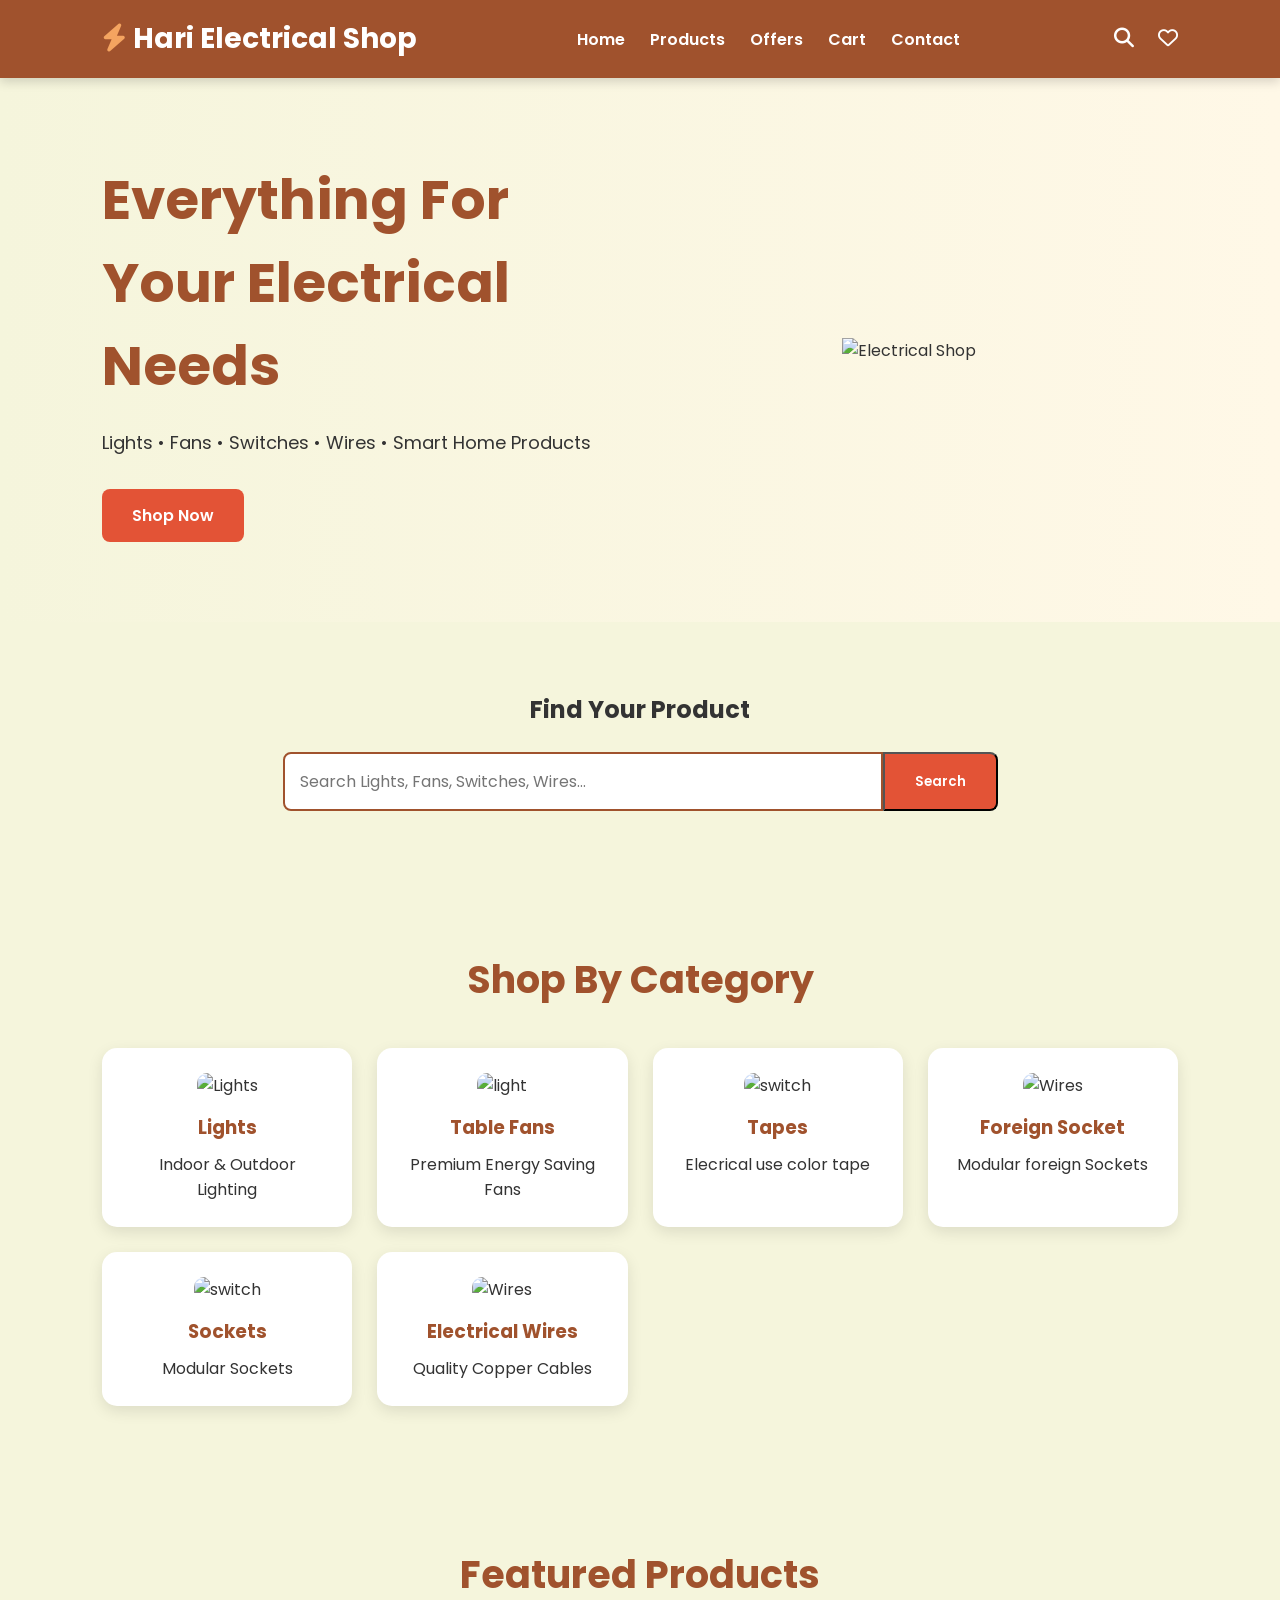
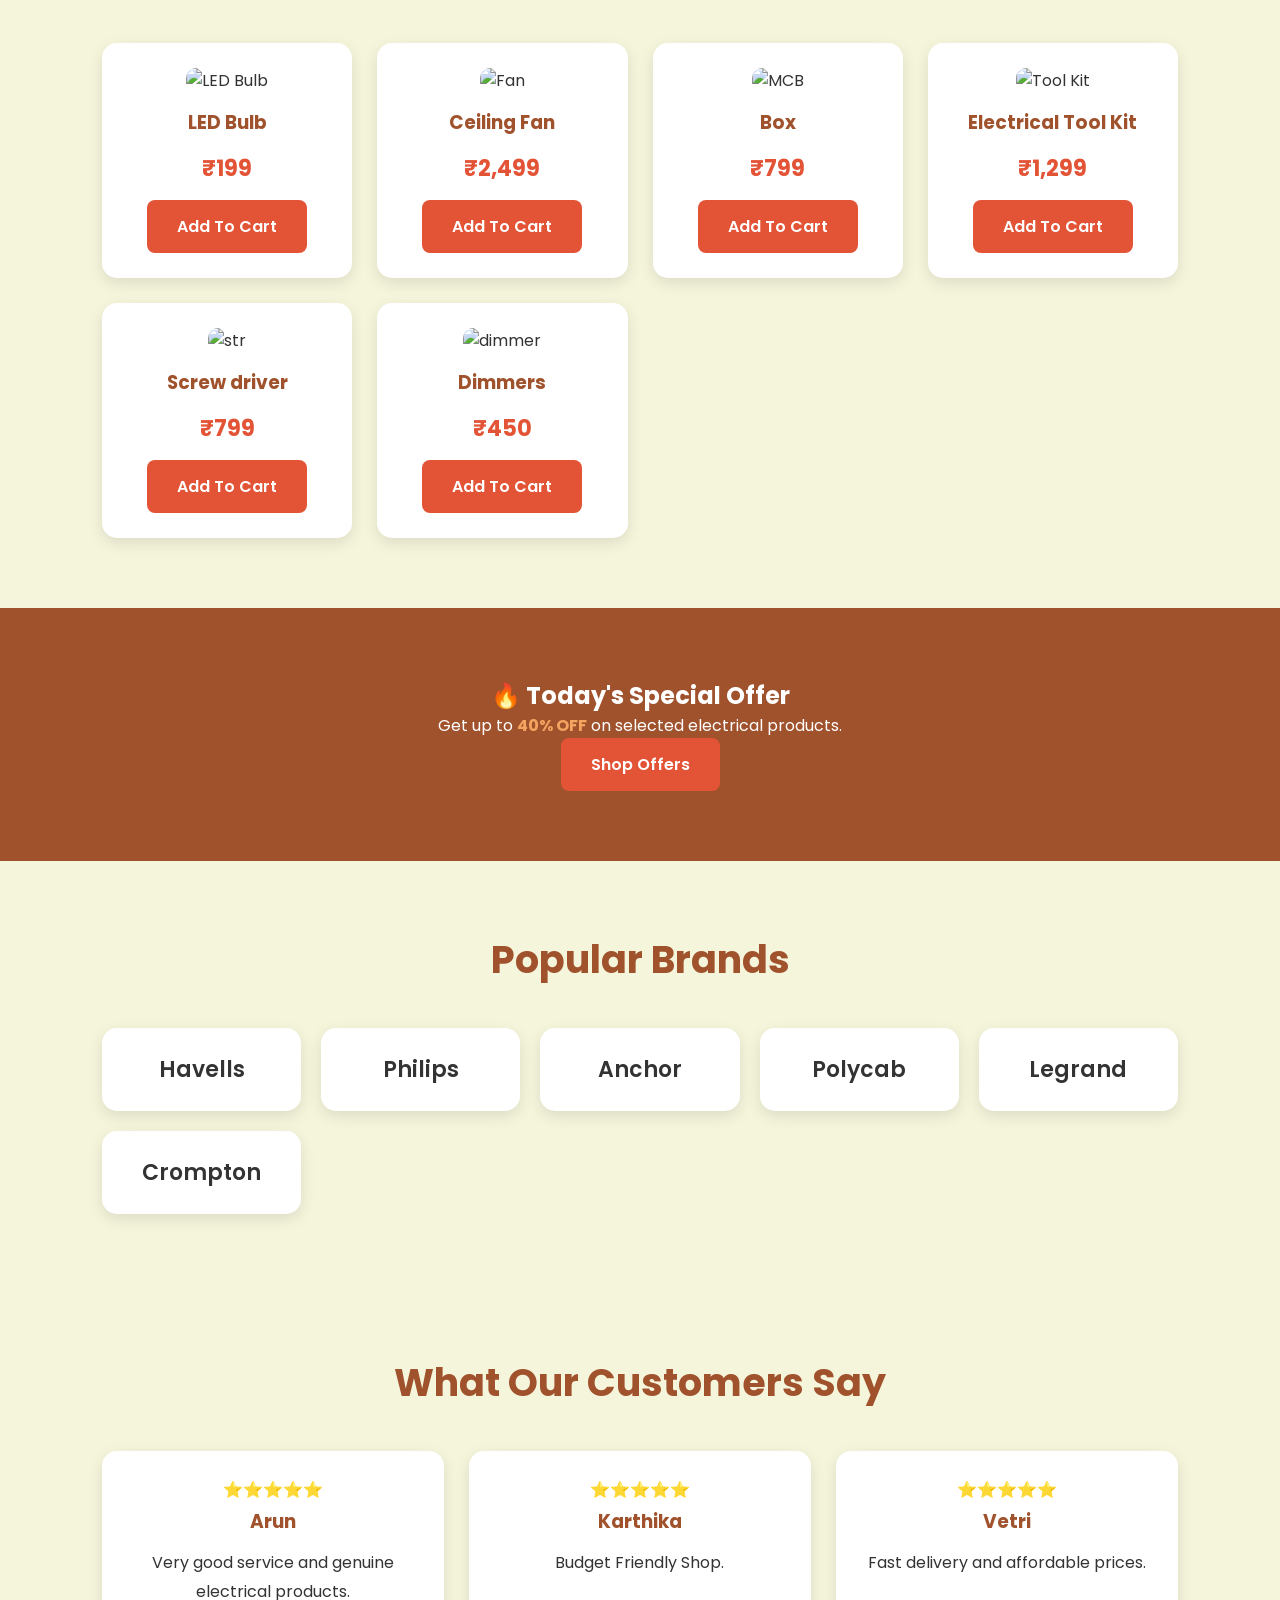
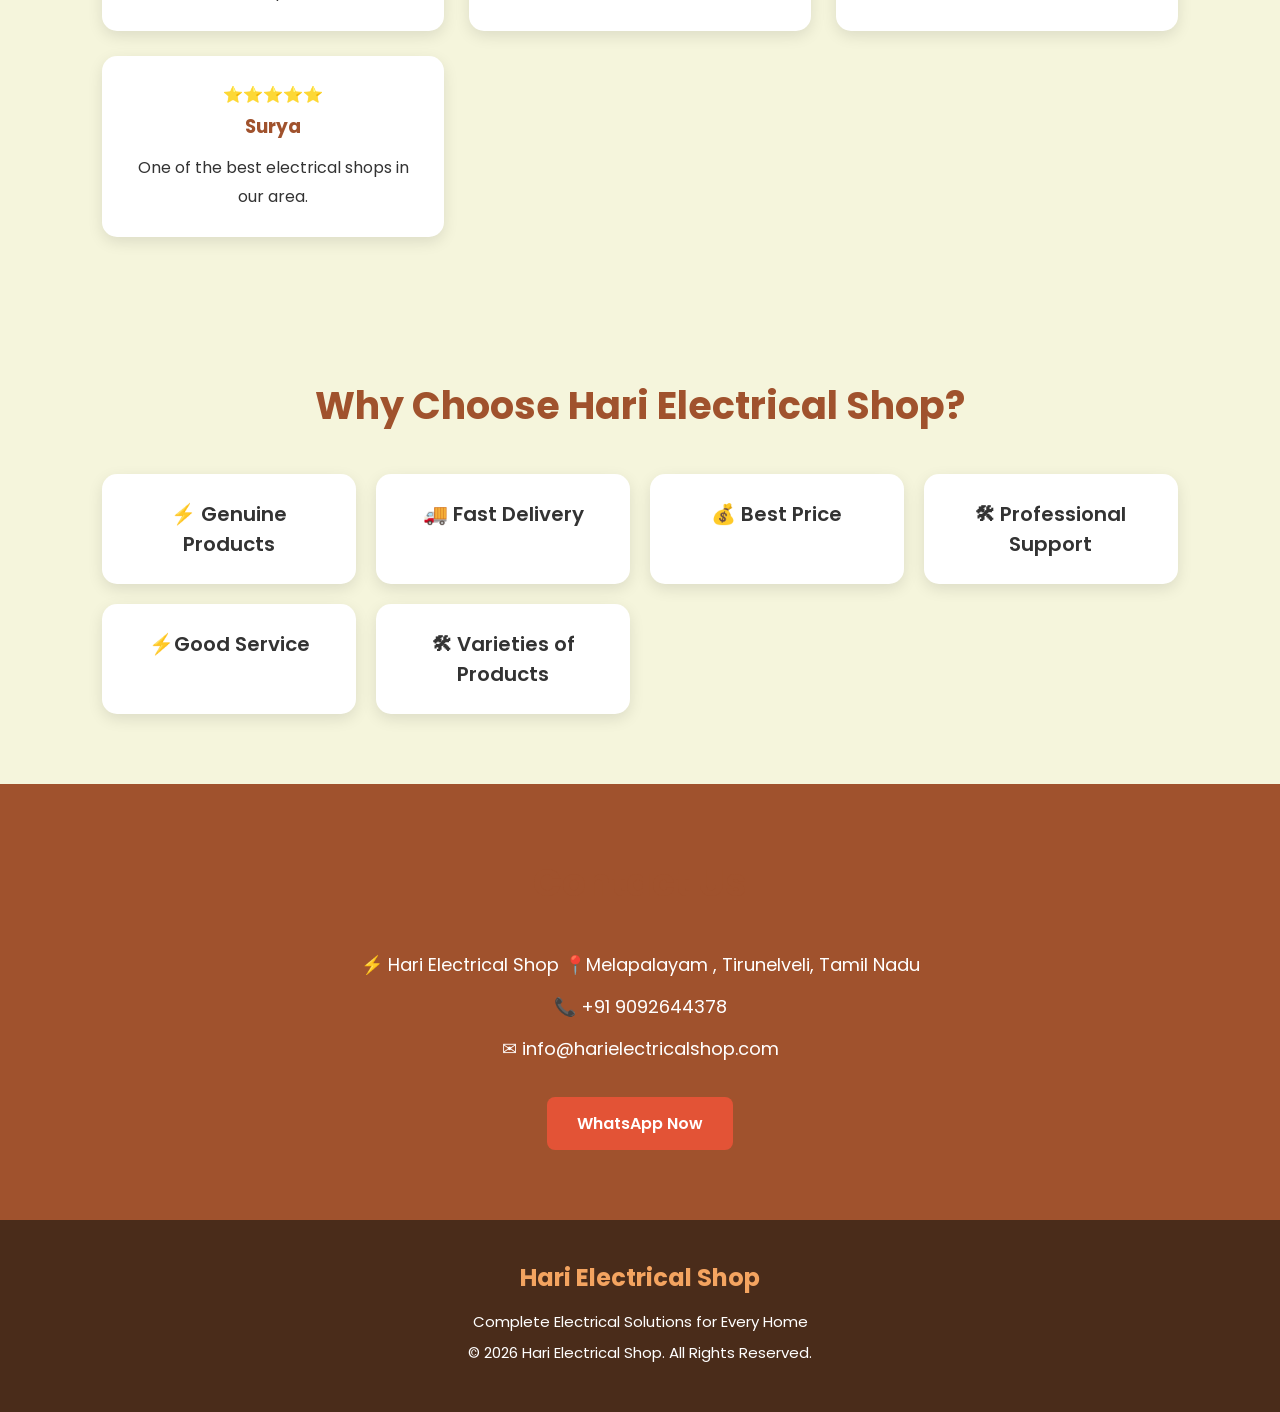
==== index.html @ cd574955 "Add files via upload" ====
<!DOCTYPE html>
<html lang="en">

<head>

<meta charset="UTF-8">

<meta name="viewport" content="width=device-width, initial-scale=1.0">

<title>Hari Electrical Shop</title>

<link rel="stylesheet" href="style.css">

<link rel="preconnect" href="https://fonts.googleapis.com">

<link rel="preconnect" href="https://fonts.gstatic.com" crossorigin>

<link href="https://fonts.googleapis.com/css2?family=Poppins:wght@300;400;500;600;700&display=swap" rel="stylesheet">

<link rel="stylesheet"
href="https://cdnjs.cloudflare.com/ajax/libs/font-awesome/6.6.0/css/all.min.css">

</head>

<body>

<header>

<nav>

<div class="logo">

<i class="fa-solid fa-bolt"></i>

Hari Electrical Shop

</div>

<ul>

<li><a href="index.html">Home</a></li>

<li><a href="product.html">Products</a></li>



<li><a href="offers.html">Offers</a></li>
<li><a href="cart.html">Cart</a></li>

<li><a href="contact.html">Contact</a></li>






</ul>

<div class="icons">

<i class="fa-solid fa-magnifying-glass"></i>

<i class="fa-regular fa-heart"></i>


</div>

</nav>

</header>

<section class="hero">

<div class="hero-text">

<h1>

Everything For Your Electrical Needs

</h1>

<p>

Lights • Fans • Switches • Wires • Smart Home Products

</p>

<a href="products.html" class="btn">

Shop Now

</a>

</div>

<div class="hero-image">

<img src="D:\picture\shop.jpeg" alt="Electrical Shop">

</div>

</section>
<!-- Search -->

<section class="search-section">

<h2>Find Your Product</h2>

<div class="search-box">

<input type="text" placeholder="Search Lights, Fans, Switches, Wires...">

<button class="btn">
Search
</button>

</div>

</section>


<!-- Categories -->

<section class="categories">

<h2 class="section-title">

Shop By Category

</h2>

<div class="category-grid">

<div class="card">

<img src="D:\picture\floor2.jpeg" alt="Lights">

<h3>Lights</h3>

<p>Indoor & Outdoor Lighting</p>

</div>

<div class="card">

<img src="D:\picture\hol2.jpeg" alt="light">

<h3>Table Fans</h3>

<p>Premium Energy Saving Fans</p>

</div>

<div class="card">

<img src="D:\picture\switc2.jpeg" alt="switch">

<h3>Tapes</h3>

<p>Elecrical use color tape</p>

</div>

<div class="card">

<img src="D:\picture\tap1.jpeg" alt="Wires">
<h3>Foreign Socket</h3>

<p>Modular  foreign Sockets</p>

</div>

<div class="card">

<img src="D:\picture\foreign 1.jpeg" alt="switch"><h3>Sockets</h3>

<p>Modular  Sockets</p>

</div>

<div class="card">

<img src="D:\picture\wire2.jpeg" alt="Wires">

<h3>Electrical Wires</h3>

<p>Quality Copper Cables</p>

</div>

</div>

</section>


<!-- Featured Products -->

<section class="products">

<h2 class="section-title">

Featured Products

</h2>

<div class="product-grid">

<div class="card">

<img src="D:\picture\1bulb.jpeg" alt="LED Bulb">

<h3>LED Bulb</h3>

<p class="price">₹199</p>

<a href="#" class="btn">

Add To Cart

</a>

</div>

<div class="card">

<img src="D:\picture\hol1.jpeg" alt="Fan">

<h3>Ceiling Fan</h3>

<p class="price">₹2,499</p>

<a href="#" class="btn">

Add To Cart

</a>

</div>

<div class="card">

<img src="D:\picture\enclousers1.jpeg" alt="MCB">

<h3> Box</h3>

<p class="price">₹799</p>

<a href="#" class="btn">

Add To Cart

</a>

</div>

<div class="card">

<img src="D:\picture\home1.jpeg" alt="Tool Kit">

<h3>Electrical Tool Kit</h3>

<p class="price">₹1,299</p>

<a href="#" class="btn">

Add To Cart

</a>

</div>

<div class="card">

<img src="D:\picture\str1.jpeg" alt="str">

<h3> Screw driver</h3>

<p class="price">₹799</p>

<a href="#" class="btn">

Add To Cart

</a>

</div>
<div class="card">

<img src="D:\picture\dimmer2.jpeg" alt="dimmer">

<h3> Dimmers</h3>

<p class="price">₹450</p>

<a href="#" class="btn">

Add To Cart

</a>

</div>

</div>

</section>


<!-- Today's Offer -->

<section class="offer">

<div class="offer-box">

<h2>

🔥 Today's Special Offer

</h2>

<p>

Get up to <span class="highlight">40% OFF</span>

on selected electrical products.

</p>

<a href="#" class="btn">

Shop Offers

</a>

</div>

</section>
<!-- ===== Top Brands ===== -->

<section class="brands">

<h2 class="section-title">Popular Brands</h2>

<div class="brand-grid">

<div class="card">Havells</div>

<div class="card">Philips</div>

<div class="card">Anchor</div>

<div class="card">Polycab</div>

<div class="card">Legrand</div>

<div class="card">Crompton</div>

</div>

</section>


<!-- ===== Customer Reviews ===== -->

<section class="reviews">

<h2 class="section-title">

What Our Customers Say

</h2>

<div class="review-grid">

<div class="card">

⭐⭐⭐⭐⭐

<h3>Arun</h3>

<p>

Very good service and genuine electrical products.

</p>

</div><div class="card">

⭐⭐⭐⭐⭐

<h3>Karthika</h3>

<p>

Budget Friendly Shop.

</p>

</div>

<div class="card">

⭐⭐⭐⭐⭐

<h3>Vetri</h3>

<p>

Fast delivery and affordable prices.

</p>

</div>

<div class="card">

⭐⭐⭐⭐⭐

<h3>Surya</h3>

<p>

One of the best electrical shops in our area.

</p>

</div>

</section>


<!-- ===== Why Choose Us ===== -->

<section class="why">

<h2 class="section-title">

Why Choose Hari Electrical Shop?

</h2>

<div class="why-grid">

<div class="card">

⚡ Genuine Products

</div>

<div class="card">

🚚 Fast Delivery

</div>

<div class="card">

💰 Best Price

</div>

<div class="card">

🛠 Professional Support

</div>
<div class="card">

⚡Good Service

</div>
<div class="card">

🛠 Varieties of Products

</div>

</div>

</section>


<!-- ===== Contact ===== -->

<section class="contact">

<h2 class="section-title">

Contact Us

</h2>

<p>

    ⚡ Hari Electrical Shop

📍Melapalayam , Tirunelveli, Tamil Nadu

</p>

<p>

📞 +91 9092644378

</p>

<p>

✉ info@harielectricalshop.com

</p>

<a href="#" class="btn">

WhatsApp Now

</a>

</section>


<!-- ===== Footer ===== -->

<footer>

<h2>

Hari Electrical Shop

</h2>

<p>

Complete Electrical Solutions for Every Home

</p>

<p>

© 2026 Hari Electrical Shop. All Rights Reserved.

</p>

</footer>

<script src="script.js"></script>

</body>

</html>
---- style.css ----
/* ===========================
   Hari Electrical Shop
   Style.css - Part 1
=========================== */

@import url('https://fonts.googleapis.com/css2?family=Poppins:wght@300;400;500;600;700&display=swap');

:root{
    --primary:#A0522D;
    --button:#E35336;
    --background:#F5F5DC;
    --card:#FFFFFF;
    --highlight:#F4A460;
    --text:#333333;
    --white:#FFFFFF;
}

*{
    margin:0;
    padding:0;
    box-sizing:border-box;
    font-family:'Poppins',sans-serif;
}

html{
    scroll-behavior:smooth;
}

body{
    background:var(--background);
    color:var(--text);
}

/* Header */

header{
    background:var(--primary);
    position:sticky;
    top:0;
    z-index:1000;
    box-shadow:0 4px 10px rgba(0,0,0,.15);
}

/* Navigation */

nav{
    display:flex;
    justify-content:space-between;
    align-items:center;
    padding:18px 8%;
}

.logo{
    color:var(--white);
    font-size:28px;
    font-weight:700;
}

.logo i{
    color:var(--highlight);
}

nav ul{
    display:flex;
    list-style:none;
}

nav ul li{
    margin-left:25px;
}

nav ul li a{
    color:var(--white);
    text-decoration:none;
    font-weight:600;
    transition:.3s;
}

nav ul li a:hover{
    color:var(--highlight);
}

/* Icons */

.icons i{
    color:white;
    font-size:20px;
    margin-left:20px;
    cursor:pointer;
}

.icons i:hover{
    color:var(--highlight);
}

/* Hero */

.hero{
    display:flex;
    justify-content:space-between;
    align-items:center;
    padding:80px 8%;
    background:linear-gradient(to right,#F5F5DC,#FFF8E7);
}

.hero-text{
    flex:1;
}

.hero-text h1{
    font-size:55px;
    color:var(--primary);
    margin-bottom:20px;
}

.hero-text p{
    font-size:18px;
    line-height:1.8;
    margin-bottom:30px;
}

.hero-image{
    flex:1;
    text-align:center;
}

.hero-image img{
    width:90%;
    max-width:500px;
}

/* Button */

.btn{
    display:inline-block;
    background:var(--button);
    color:white;
    text-decoration:none;
    padding:14px 30px;
    border-radius:8px;
    transition:.3s;
    font-weight:600;
}

.btn:hover{
    background:var(--primary);
    transform:translateY(-3px);
}

/* Section */

section{
    padding:70px 8%;
}

.section-title{
    text-align:center;
    font-size:38px;
    color:var(--primary);
    margin-bottom:40px;
}
/* ===========================
   Search Section
=========================== */

.search-section{
    text-align:center;
}

.search-box{
    display:flex;
    justify-content:center;
    margin-top:25px;
}

.search-box input{
    width:60%;
    max-width:600px;
    padding:15px;
    border:2px solid var(--primary);
    border-radius:8px 0 0 8px;
    outline:none;
    font-size:16px;
}

.search-box .btn{
    border-radius:0 8px 8px 0;
}

/* ===========================
   Categories
=========================== */

.category-grid{
    display:grid;
    grid-template-columns:repeat(auto-fit,minmax(220px,1fr));
    gap:25px;
}

.card{
    background:var(--card);
    border-radius:15px;
    padding:25px;
    text-align:center;
    box-shadow:0 5px 15px rgba(0,0,0,.1);
    transition:.3s;
}

.card:hover{
    transform:translateY(-8px);
}

.card img{
    width:100%;
    height:180px;
    object-fit:cover;
    border-radius:10px;
    margin-bottom:15px;
}

.card h3{
    color:var(--primary);
    margin-bottom:10px;
}

/* ===========================
   Products
=========================== */

.product-grid{
    display:grid;
    grid-template-columns:repeat(auto-fit,minmax(250px,1fr));
    gap:25px;
}

.price{
    color:var(--button);
    font-size:22px;
    font-weight:bold;
    margin:15px 0;
}

/* ===========================
   Offer
=========================== */

.offer{
    background:var(--primary);
    color:white;
    text-align:center;
}

.offer-box{
    max-width:700px;
    margin:auto;
}

.highlight{
    color:var(--highlight);
    font-weight:bold;
}

/* ===========================
   Brands
=========================== */

.brand-grid{
    display:grid;
    grid-template-columns:repeat(auto-fit,minmax(170px,1fr));
    gap:20px;
}

.brand-grid .card{
    font-size:22px;
    font-weight:600;
}

/* ===========================
   Reviews
=========================== */

.review-grid{
    display:grid;
    grid-template-columns:repeat(auto-fit,minmax(280px,1fr));
    gap:25px;
}

.review-grid .card{
    line-height:1.8;
}

/* ===========================
   Why Choose Us
=========================== */

.why-grid{
    display:grid;
    grid-template-columns:repeat(auto-fit,minmax(220px,1fr));
    gap:20px;
}

.why-grid .card{
    font-size:20px;
    font-weight:600;
}
/* ===========================
   Contact Section
=========================== */

.contact{
    background:var(--primary);
    color:white;
    text-align:center;
}

.contact p{
    margin:15px 0;
    font-size:18px;
}

.contact .btn{
    margin-top:20px;
}

/* ===========================
   Footer
=========================== */

footer{
    background:#4A2C1A;
    color:white;
    text-align:center;
    padding:40px 20px;
}

footer h2{
    margin-bottom:15px;
    color:var(--highlight);
}

footer p{
    margin:8px 0;
    font-size:15px;
}

/* ===========================
   Hover Animation
=========================== */

.btn,
.card,
.brand-grid .card{
    transition:0.3s ease;
}

.btn:hover{
    transform:translateY(-3px);
    box-shadow:0 8px 20px rgba(0,0,0,.2);
}

.card:hover{
    box-shadow:0 12px 25px rgba(0,0,0,.15);
}

/* ===========================
   Image Animation
=========================== */

.hero-image img,
.card img{
    transition:.4s;
}

.hero-image img:hover,
.card img:hover{
    transform:scale(1.05);
}

/* ===========================
   Mobile Responsive
=========================== */

@media(max-width:768px){

nav{
    flex-direction:column;
    gap:15px;
}

nav ul{
    flex-direction:column;
    text-align:center;
}

nav ul li{
    margin:10px 0;
}

.hero{
    flex-direction:column;
    text-align:center;
}

.hero-text h1{
    font-size:36px;
}

.hero-image img{
    margin-top:30px;
    width:100%;
}

.search-box{
    flex-direction:column;
    align-items:center;
}

.search-box input{
    width:100%;
    border-radius:8px;
    margin-bottom:10px;
}

.search-box .btn{
    border-radius:8px;
    width:180px;
}

.category-grid,
.product-grid,
.brand-grid,
.review-grid,
.why-grid{
    grid-template-columns:1fr;
}

}

/* ===========================
   Dark Mode Support
=========================== */

body.dark{
    background:#222;
    color:white;
}

body.dark header{
    background:#2f2f2f;
}

body.dark .card{
    background:#333;
    color:white;
}

body.dark footer{
    background:#111;
}
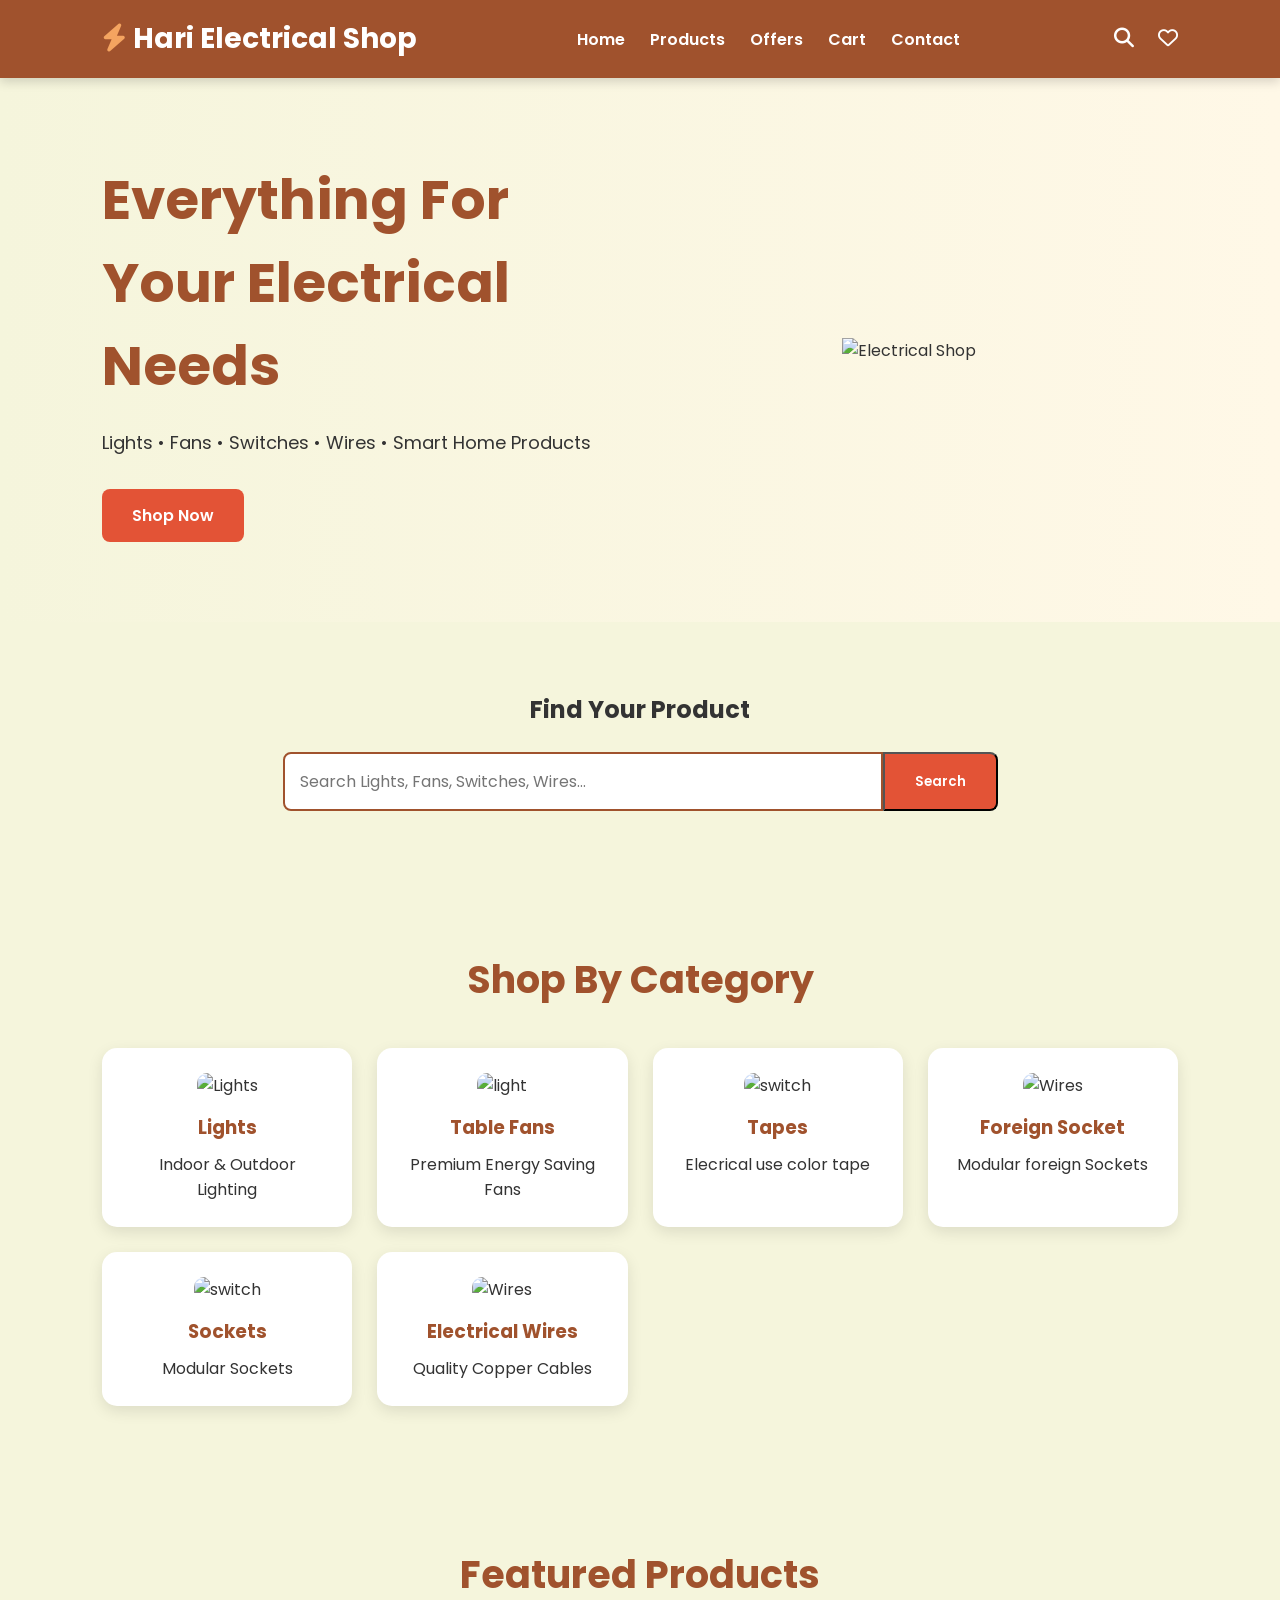
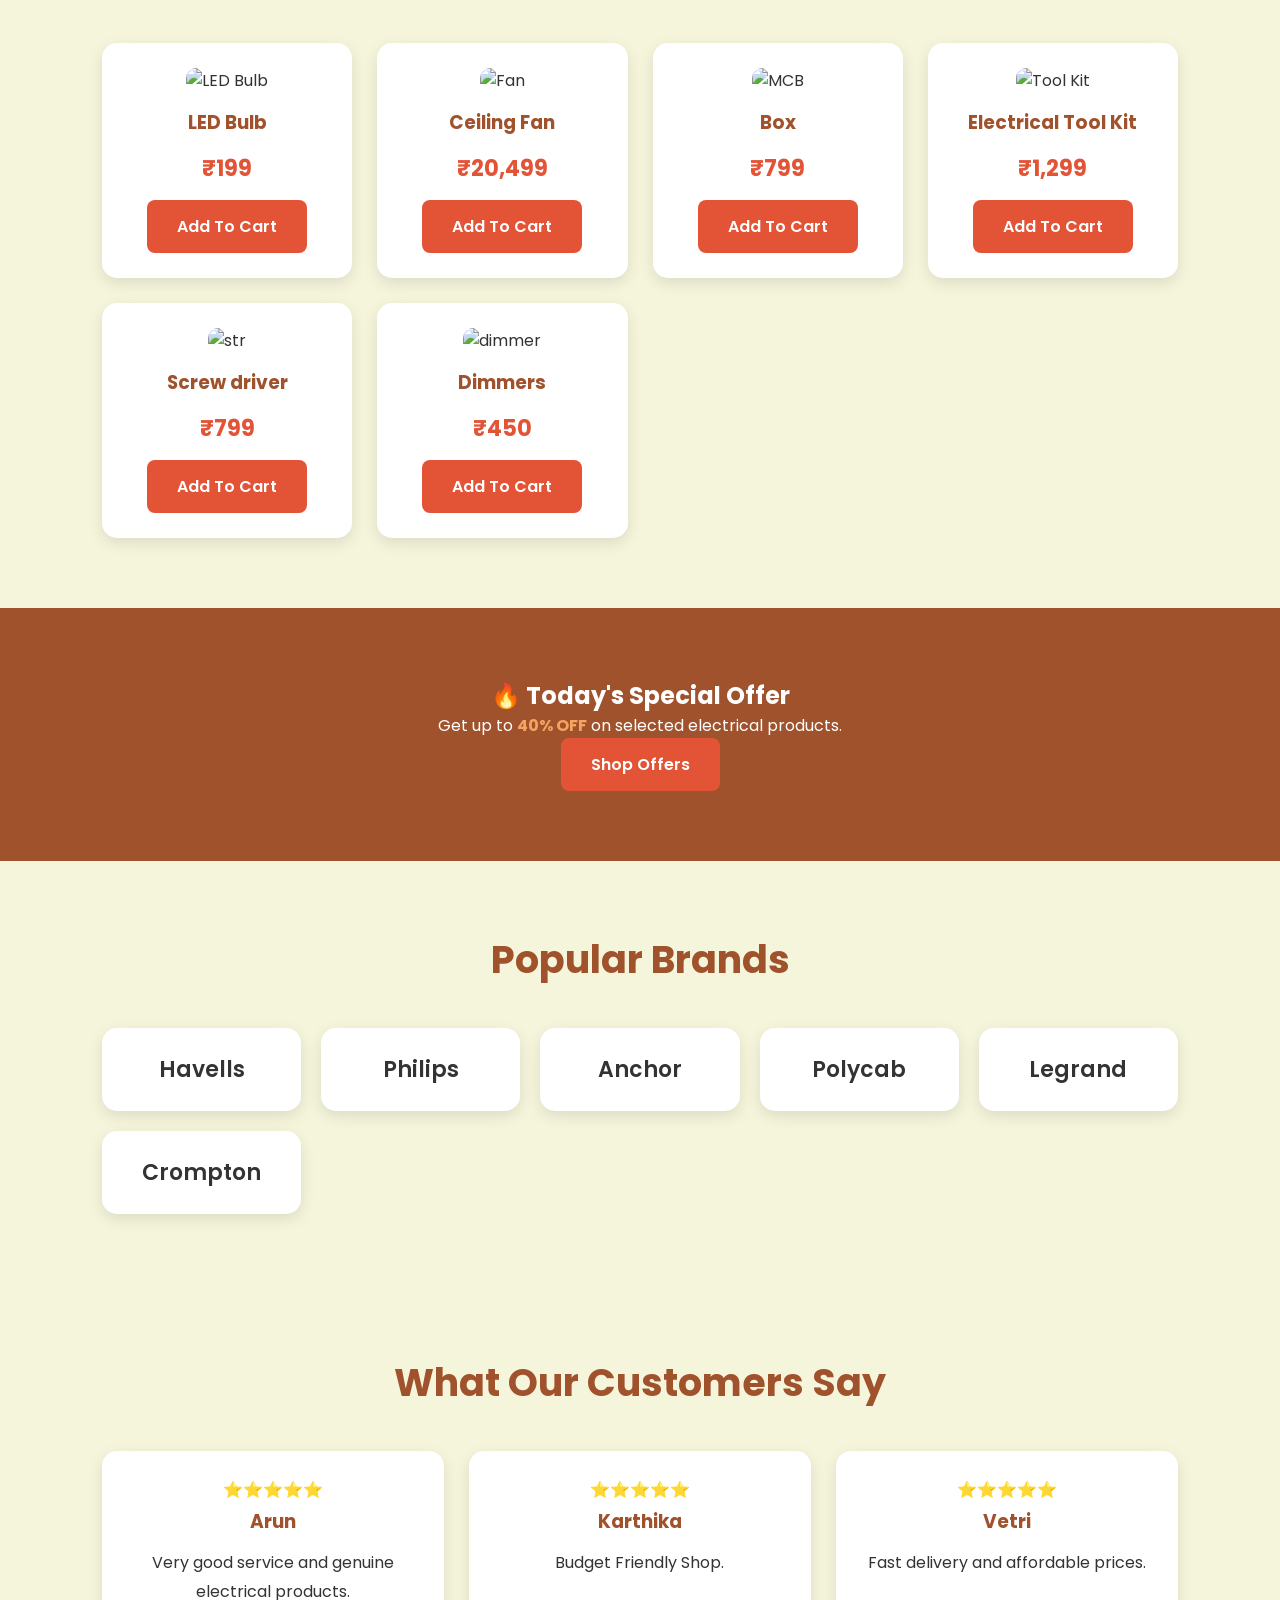
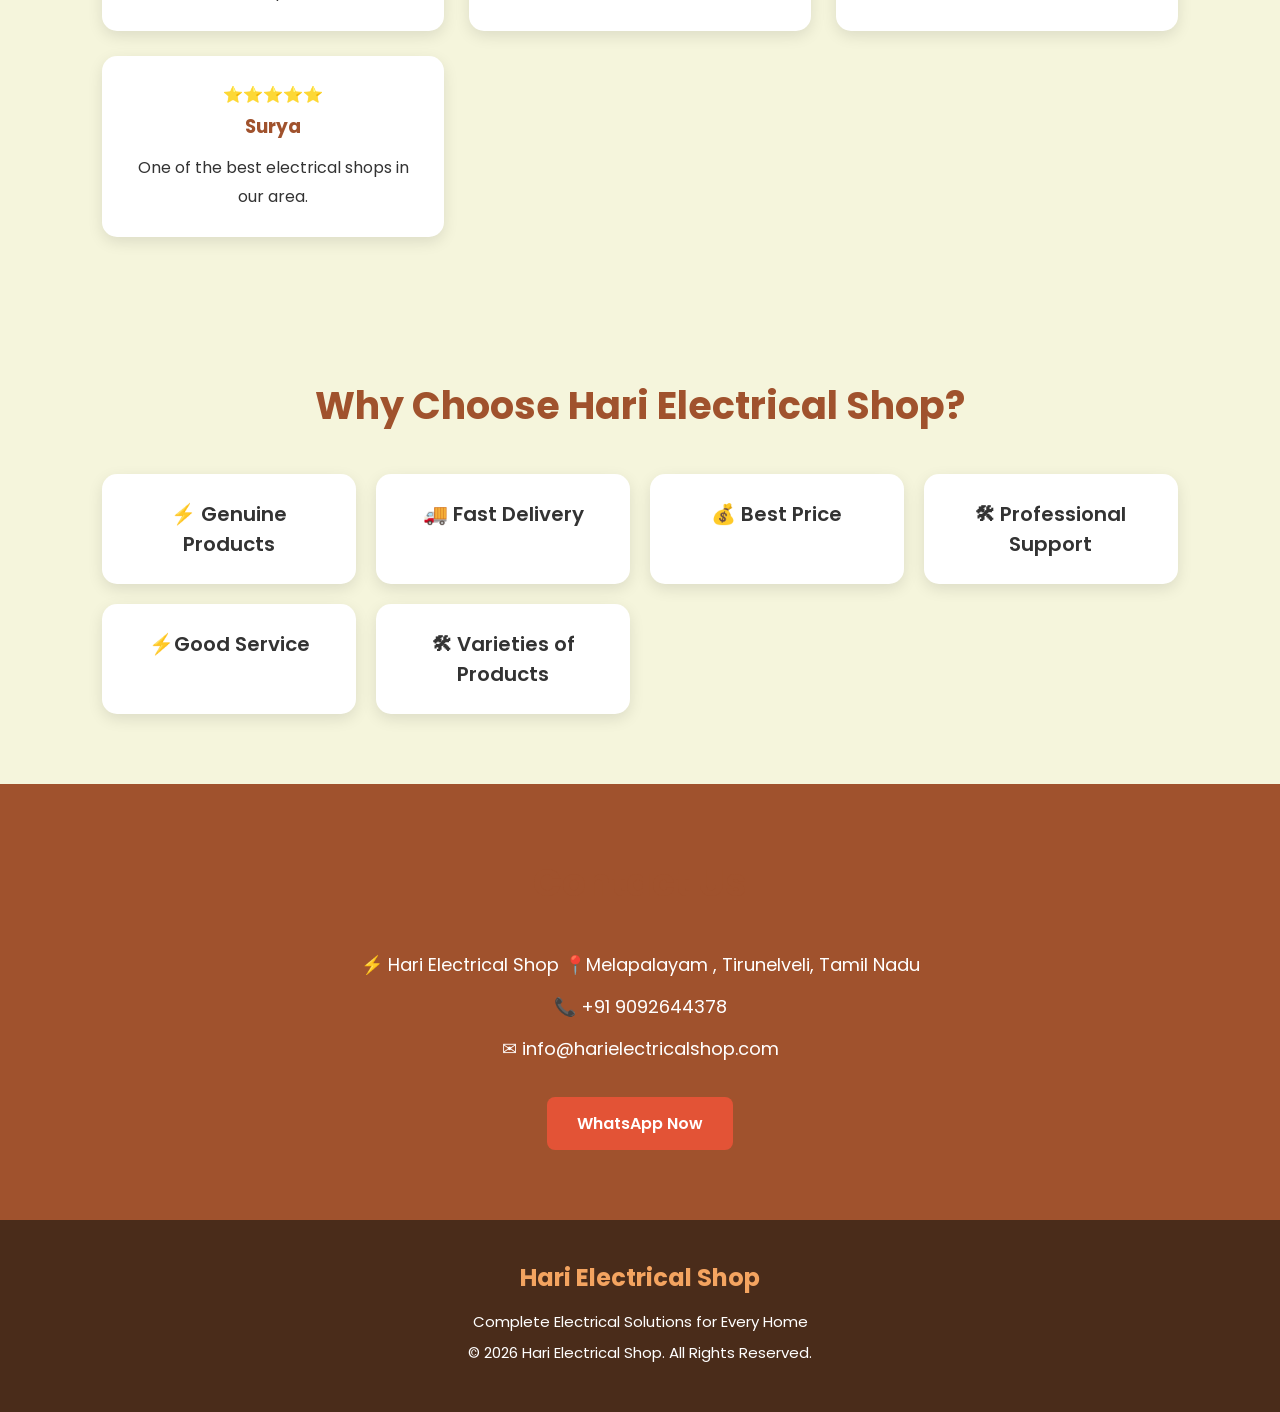
==== commit b56679a5: "Add files via upload" ====
--- a/index.html
+++ b/index.html
@@ -95,7 +95,7 @@
 
 <div class="hero-image">
 
-<img src="D:\picture\shop.jpeg" alt="Electrical Shop">
+<img src="https://encrypted-tbn0.gstatic.com/images?q=tbn:ANd9GcRBfU9pz4zrcc-su9X63xZlXDk3u125FeHh6cSrFtGnwg&s=10" alt="Electrical Shop">
 
 </div>
 
@@ -133,7 +133,7 @@
 
 <div class="card">
 
-<img src="D:\picture\floor2.jpeg" alt="Lights">
+<img src="https://encrypted-tbn0.gstatic.com/images?q=tbn:ANd9GcSR_5cgye5_CoO_X1NELx_sHRHBrSD3KNh4x6eSQ_7Miw&s=10" alt="Lights">
 
 <h3>Lights</h3>
 
@@ -143,7 +143,7 @@
 
 <div class="card">
 
-<img src="D:\picture\hol2.jpeg" alt="light">
+<img src="https://encrypted-tbn0.gstatic.com/images?q=tbn:ANd9GcRcQVfdoH2VdTnRTWzIJU9SxMXGf6igOvcYikCwvme_rw&s=10" alt="light">
 
 <h3>Table Fans</h3>
 
@@ -153,7 +153,7 @@
 
 <div class="card">
 
-<img src="D:\picture\switc2.jpeg" alt="switch">
+<img src="https://encrypted-tbn0.gstatic.com/images?q=tbn:ANd9GcRHKQnxTY7yI44pPZHxwOcMV-8hYcmHEnwWlAig92pTCw&s=10" alt="switch">
 
 <h3>Tapes</h3>
 
@@ -163,7 +163,7 @@
 
 <div class="card">
 
-<img src="D:\picture\tap1.jpeg" alt="Wires">
+<img src="https://encrypted-tbn0.gstatic.com/images?q=tbn:ANd9GcQAK31YR__XP3iMjHt4w0ymdn0XcTUFuQnBNc1HmUtgd9YWnfZZ3tJ5ZKg5&s=10" alt="Wires">
 <h3>Foreign Socket</h3>
 
 <p>Modular  foreign Sockets</p>
@@ -172,7 +172,7 @@
 
 <div class="card">
 
-<img src="D:\picture\foreign 1.jpeg" alt="switch"><h3>Sockets</h3>
+<img src="https://encrypted-tbn0.gstatic.com/images?q=tbn:ANd9GcQq7GXWuNqZRV7aX3U-b-XbsxoognGKev-H5vBuXrjttw&s=10" alt="switch"><h3>Sockets</h3>
 
 <p>Modular  Sockets</p>
 
@@ -180,7 +180,7 @@
 
 <div class="card">
 
-<img src="D:\picture\wire2.jpeg" alt="Wires">
+<img src="https://encrypted-tbn0.gstatic.com/images?q=tbn:ANd9GcQRVBuPty9pfKot_0L0jNUnLlJLYMtfmRHQ1J3Wgi6A7Q&s=10" alt="Wires">
 
 <h3>Electrical Wires</h3>
 
@@ -207,7 +207,7 @@
 
 <div class="card">
 
-<img src="D:\picture\1bulb.jpeg" alt="LED Bulb">
+<img src="https://img.magnific.com/free-vector/three-saving-light-bulbs-white-background_613284-44.jpg?semt=ais_hybrid&w=740&q=80" alt="LED Bulb">
 
 <h3>LED Bulb</h3>
 
@@ -223,11 +223,11 @@
 
 <div class="card">
 
-<img src="D:\picture\hol1.jpeg" alt="Fan">
+<img src="https://encrypted-tbn0.gstatic.com/images?q=tbn:ANd9GcSOLSD5lxacRn0YC0G5pRHZO7b0wAY9iqCZTPf-5DtSi77Ws6AB8cjVq88&s=10" alt="Fan">
 
 <h3>Ceiling Fan</h3>
 
-<p class="price">₹2,499</p>
+<p class="price">₹20,499</p>
 
 <a href="#" class="btn">
 
@@ -239,7 +239,7 @@
 
 <div class="card">
 
-<img src="D:\picture\enclousers1.jpeg" alt="MCB">
+<img src="https://encrypted-tbn0.gstatic.com/images?q=tbn:ANd9GcTApAzJUGgUCcge6R-KOG5xFwHTRQwYtaVBb7HTAIZZRw&s=10" alt="MCB">
 
 <h3> Box</h3>
 
@@ -255,7 +255,7 @@
 
 <div class="card">
 
-<img src="D:\picture\home1.jpeg" alt="Tool Kit">
+<img src="https://encrypted-tbn0.gstatic.com/images?q=tbn:ANd9GcQ07_kiX5B0Ij9NARgmd-tjjB0EK1sqFKWjwY8Rp87C6g&s=10" alt="Tool Kit">
 
 <h3>Electrical Tool Kit</h3>
 
@@ -271,7 +271,7 @@
 
 <div class="card">
 
-<img src="D:\picture\str1.jpeg" alt="str">
+<img src="https://encrypted-tbn0.gstatic.com/images?q=tbn:ANd9GcSMr5OzZdRfcUk9AIN92VoTdWySIoSmc3_q3NXzL04mfQ&s=10" alt="str">
 
 <h3> Screw driver</h3>
 
@@ -286,7 +286,7 @@
 </div>
 <div class="card">
 
-<img src="D:\picture\dimmer2.jpeg" alt="dimmer">
+<img src="https://encrypted-tbn0.gstatic.com/images?q=tbn:ANd9GcQvgohCf77LvYI-gF1JunA7Mx-lWElumCvUz9kN7tssivXKIb_j45x6dfI&s=10" alt="dimmer">
 
 <h3> Dimmers</h3>
 
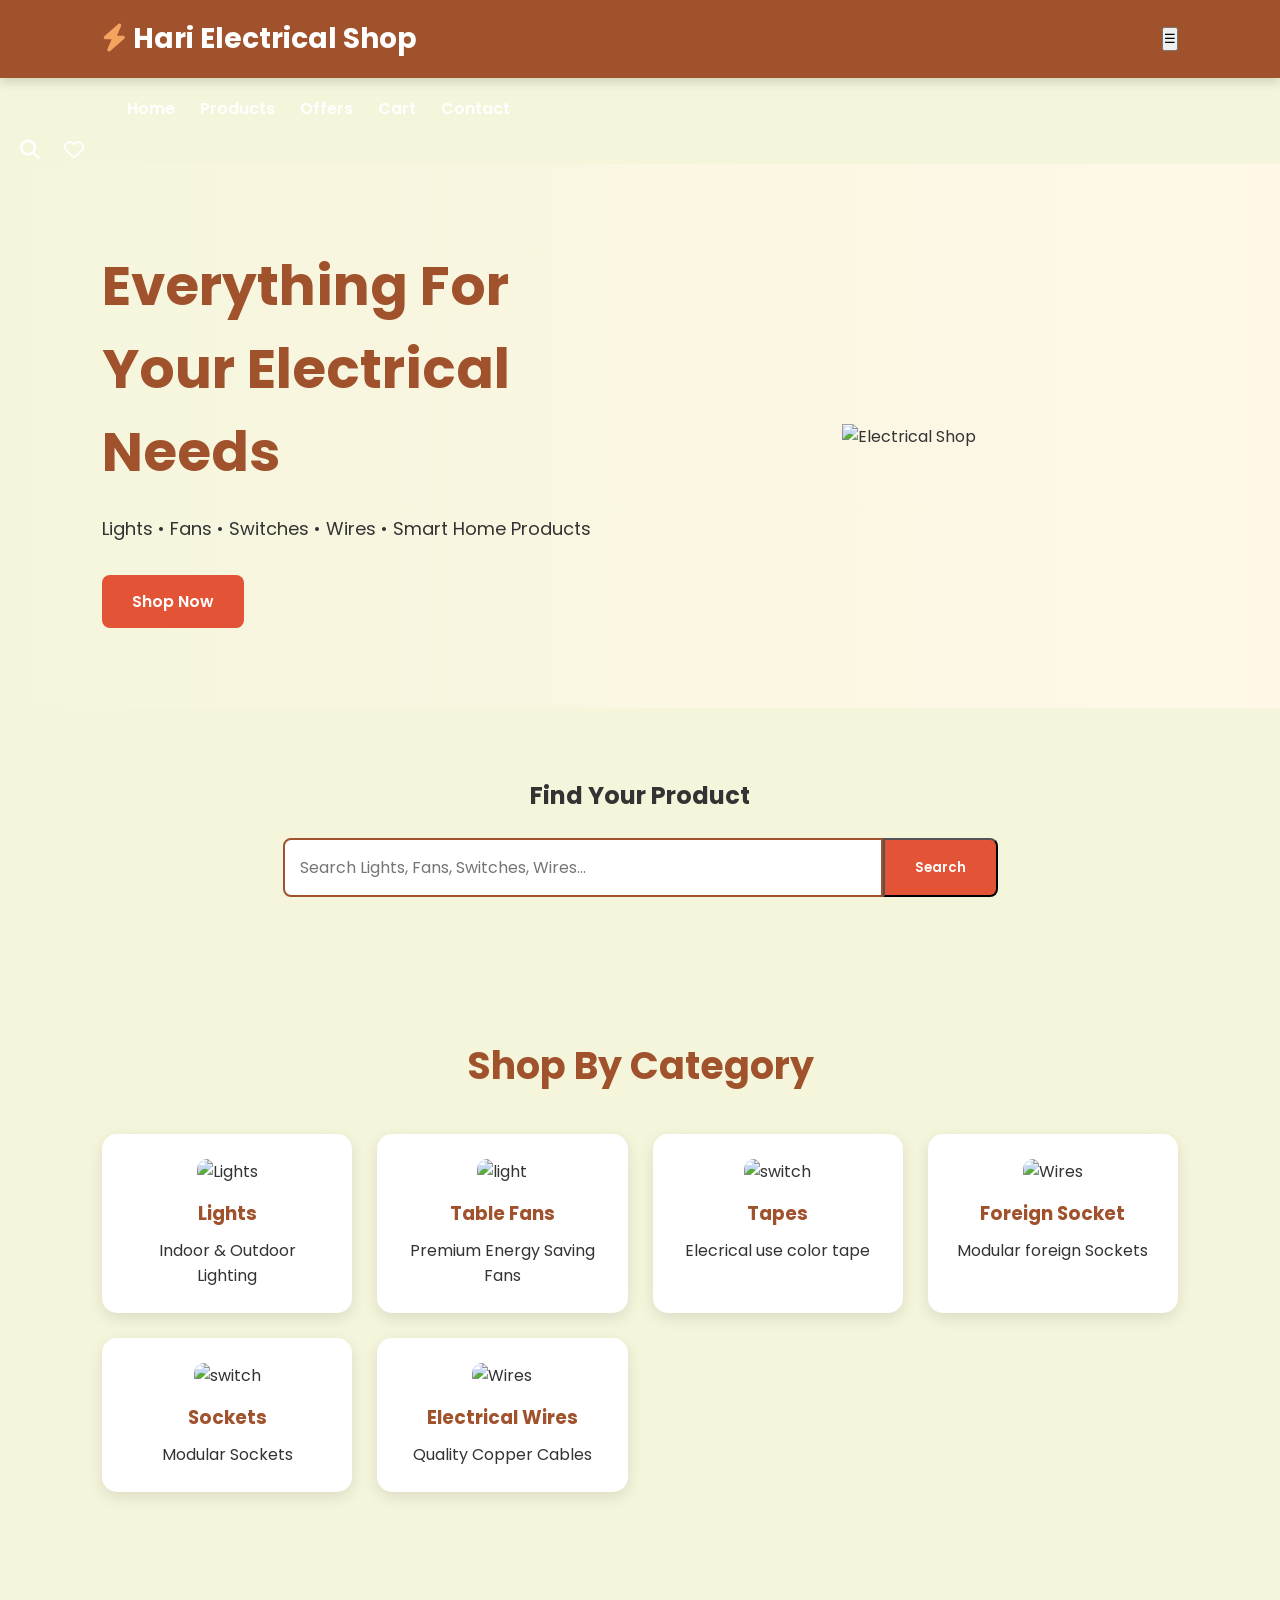
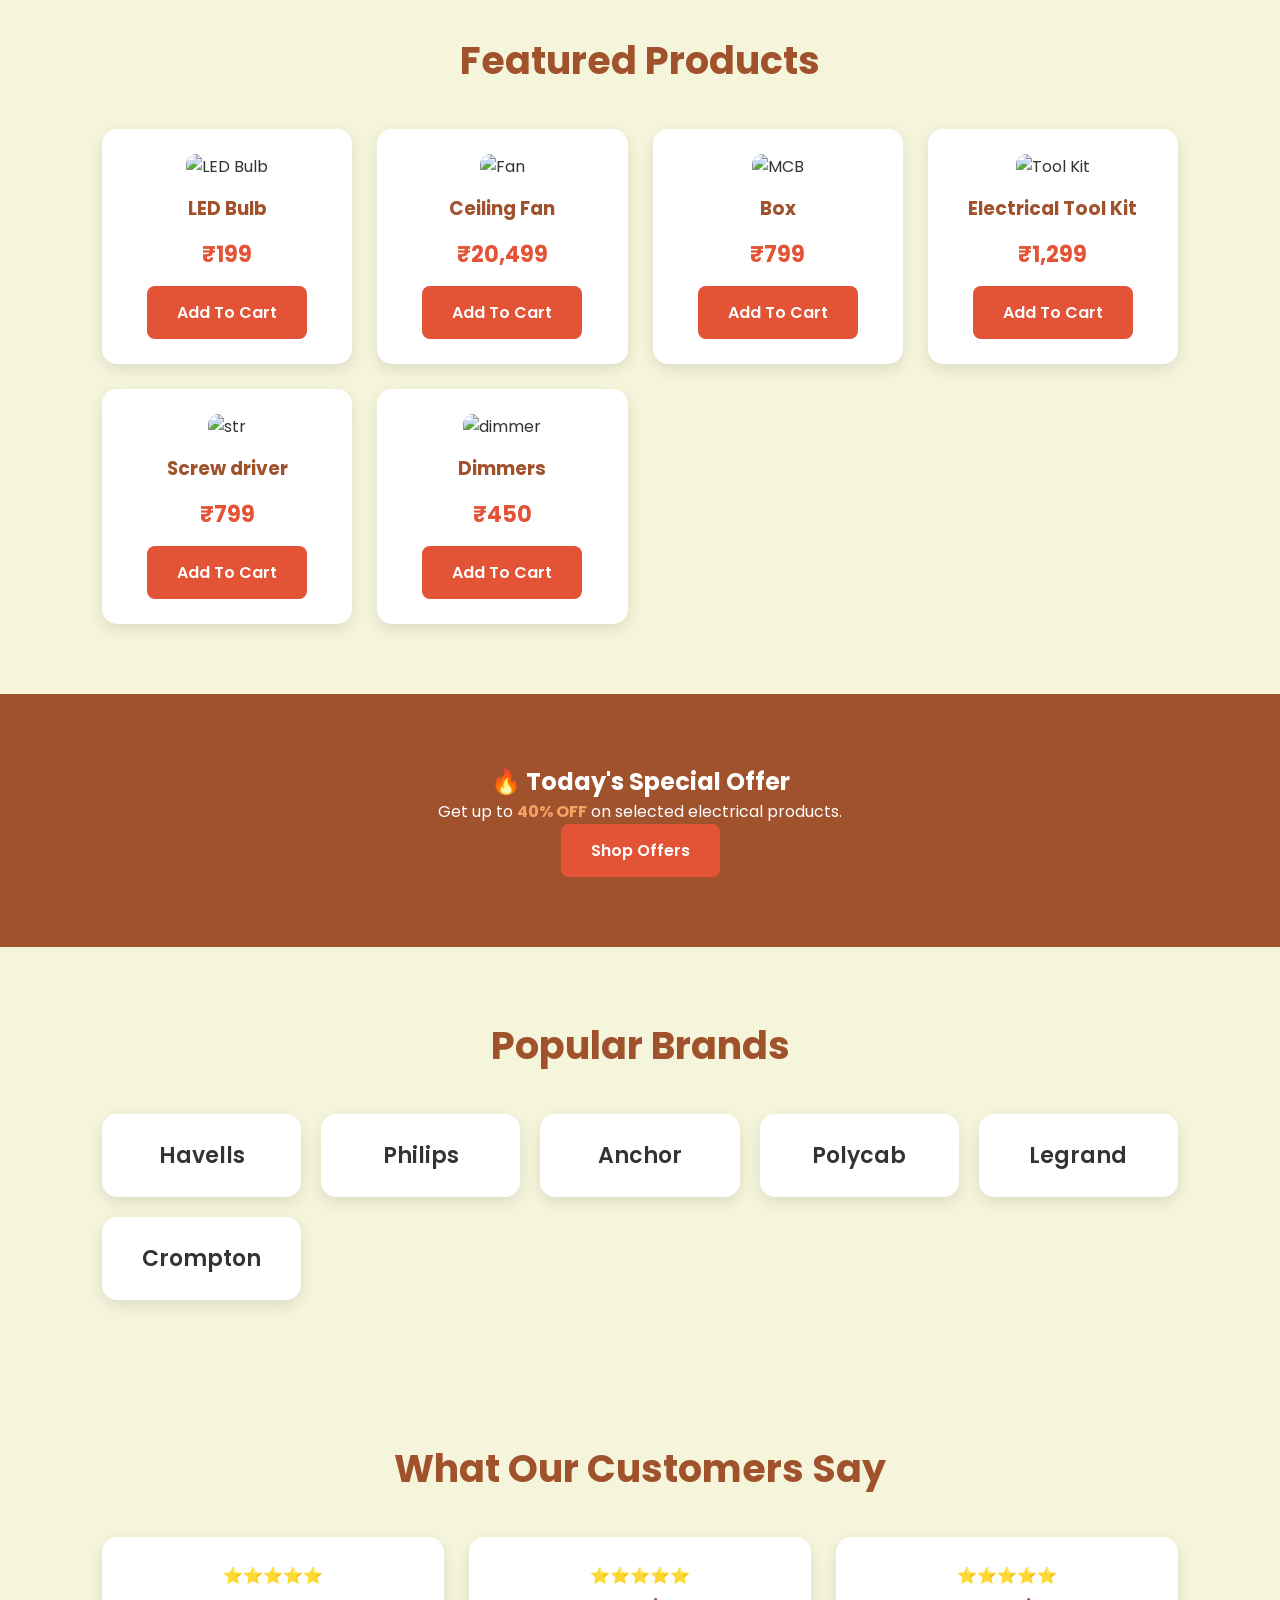
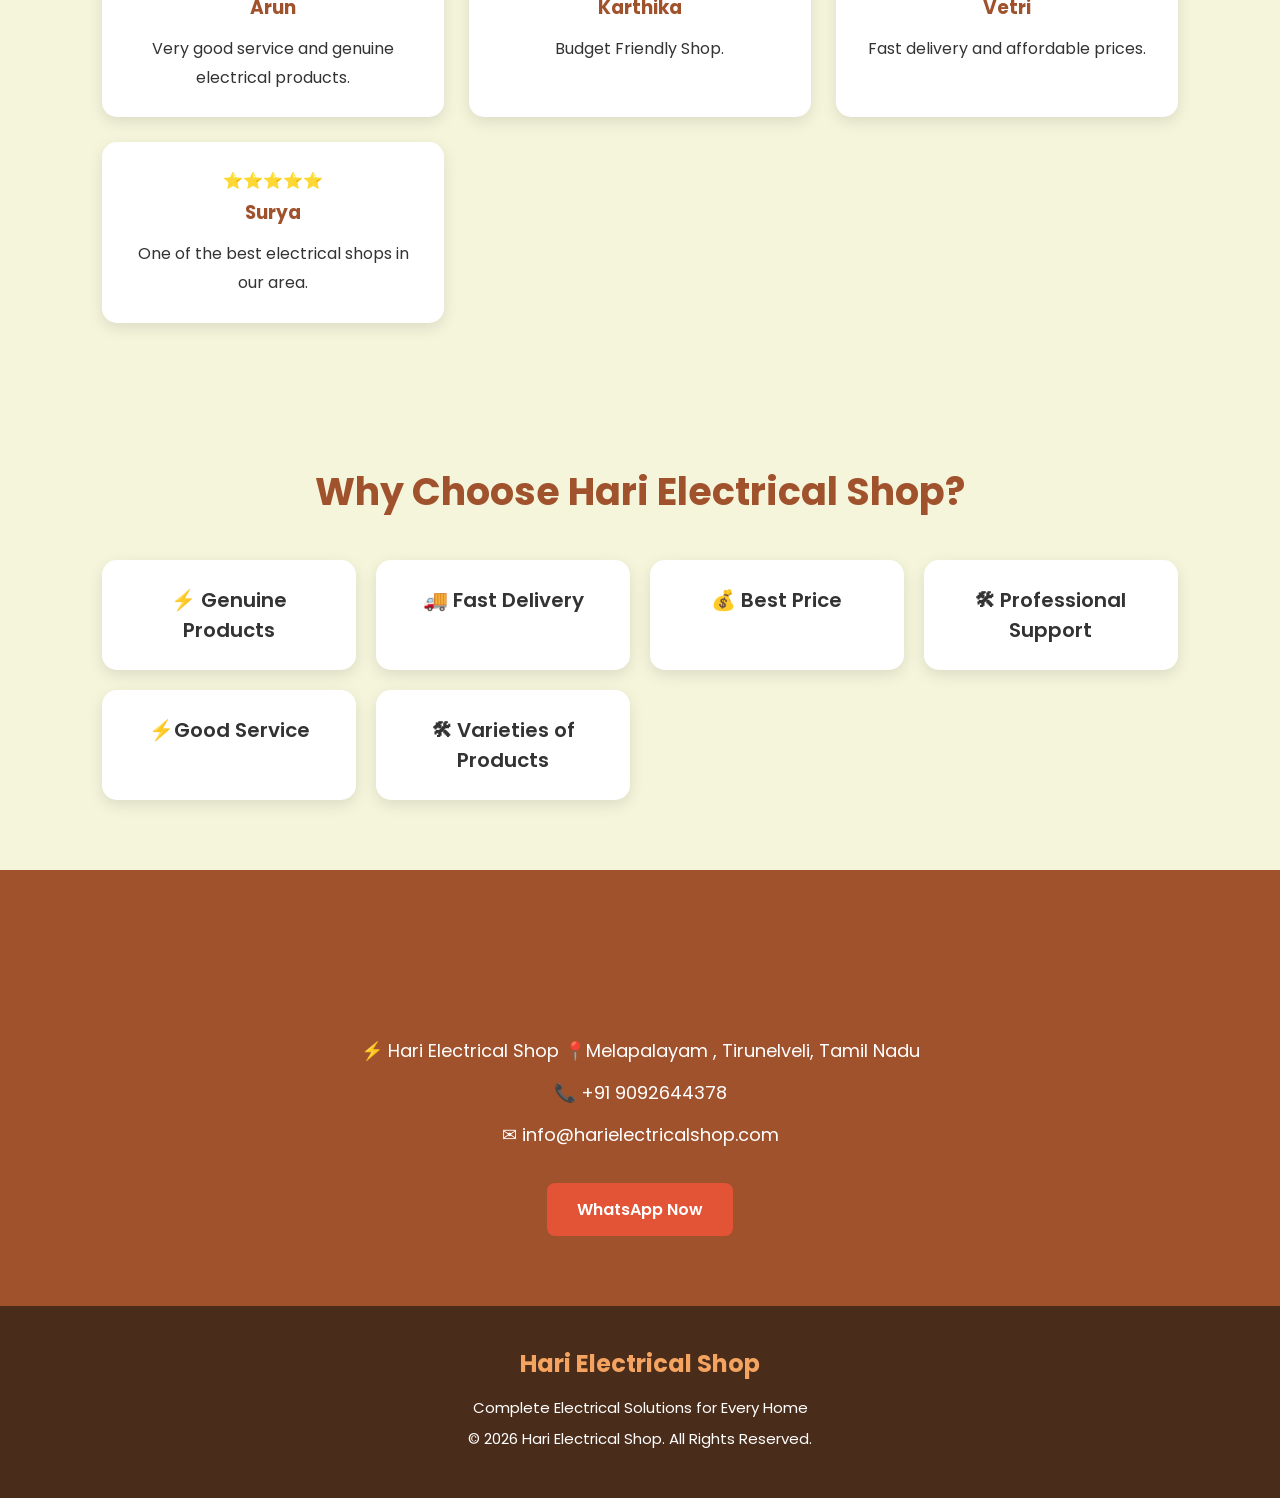
==== commit 9d952086: "Update index.html" ====
--- a/index.html
+++ b/index.html
@@ -35,7 +35,12 @@
 Hari Electrical Shop
 
 </div>
-
+<button class="menu-btn" onclick="toggleMenu()">
+        ☰
+    </button>
+</header>
+
+<nav id="sideMenu" class="menu">
 <ul>
 
 <li><a href="index.html">Home</a></li>
@@ -49,7 +54,7 @@
 
 <li><a href="contact.html">Contact</a></li>
 
-
+</nav>
 
 
 
@@ -85,7 +90,7 @@
 
 </p>
 
-<a href="products.html" class="btn">
+<a href="product.html" class="btn">
 
 Shop Now
 
@@ -546,4 +551,4 @@
 
 </body>
 
-</html>+</html>
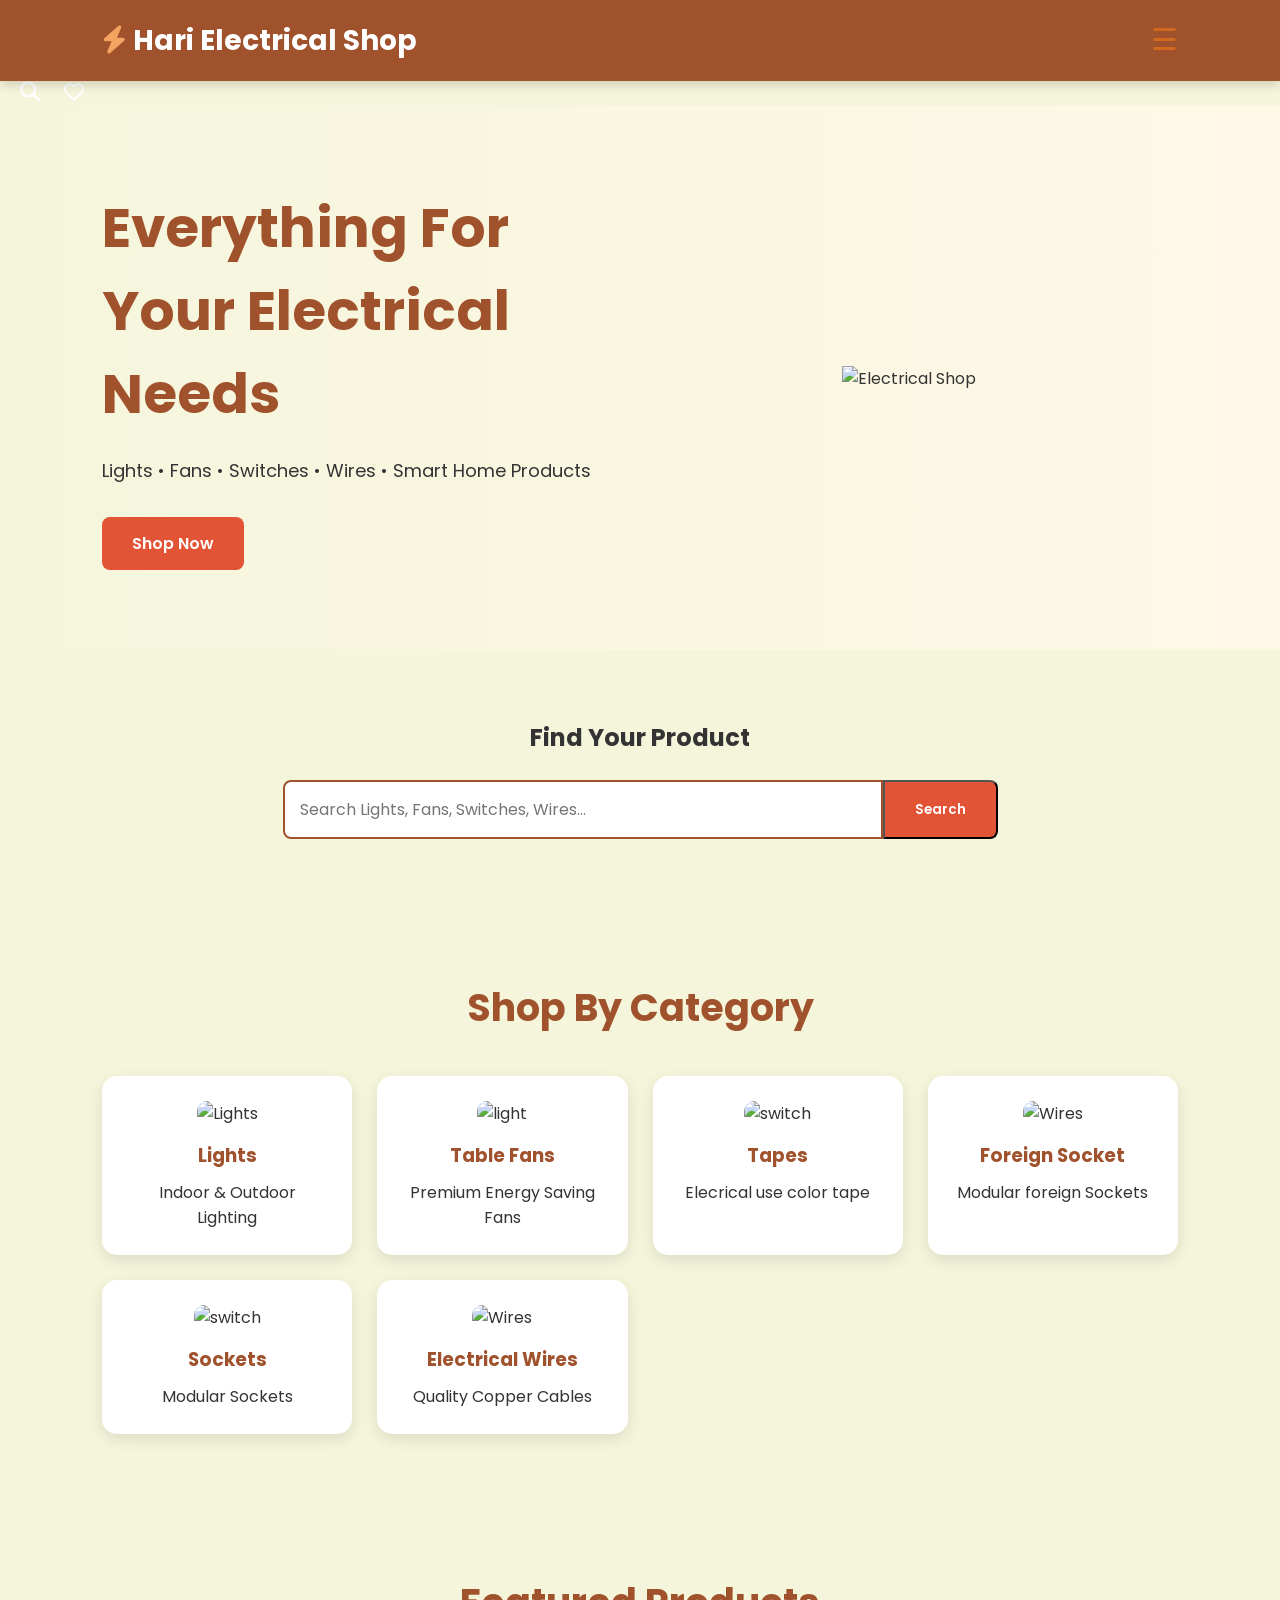
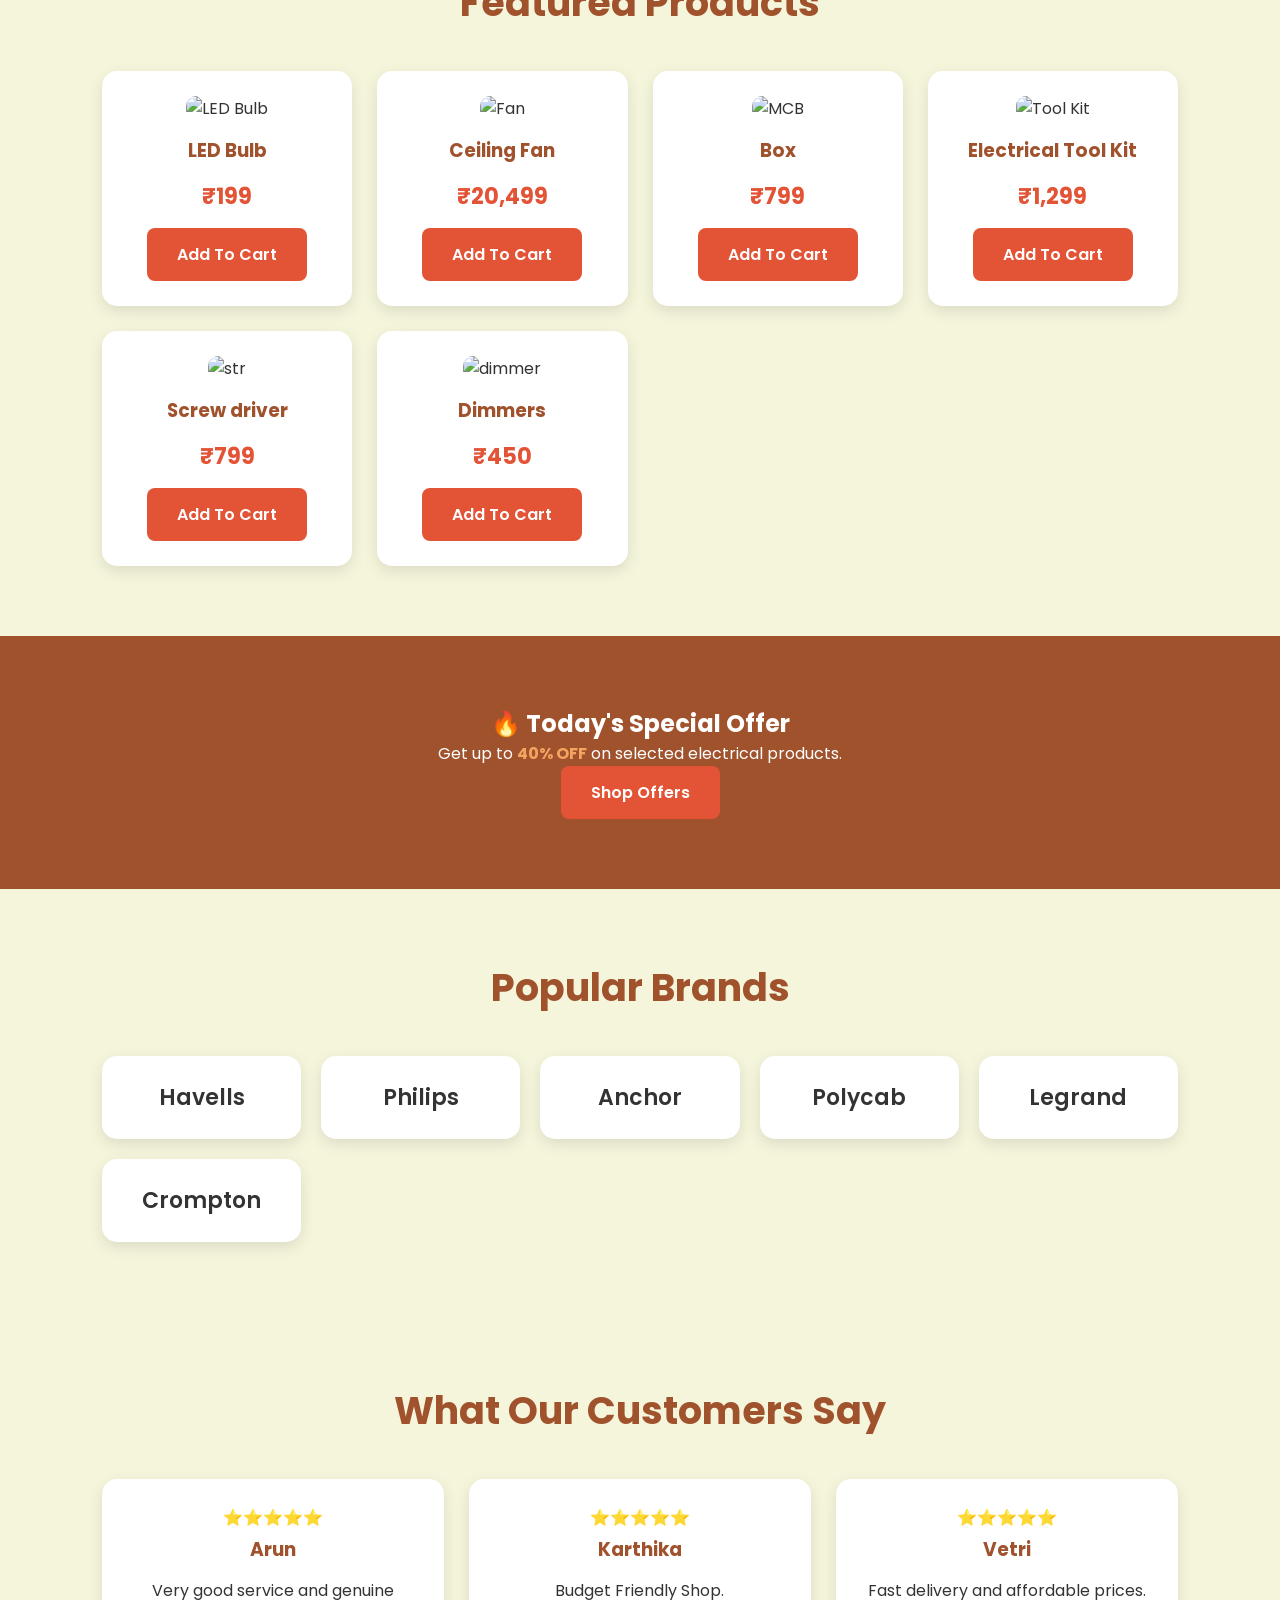
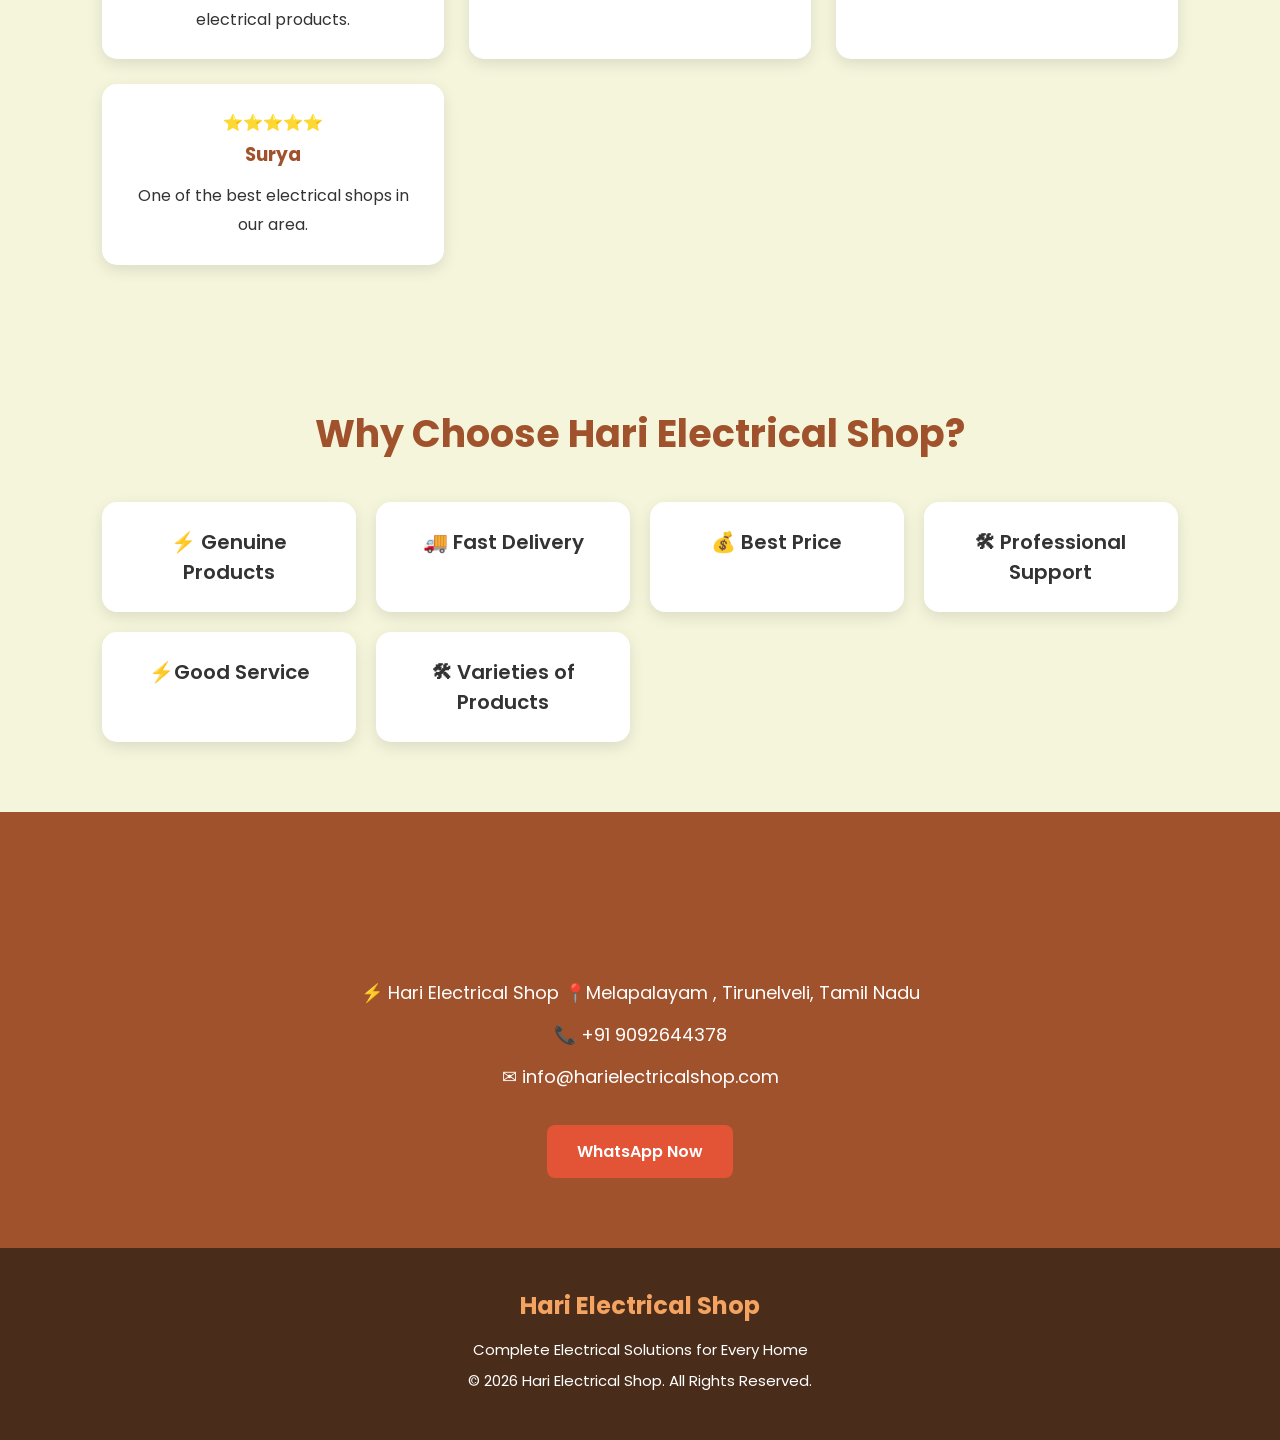
==== commit 10a5a142: "Update index.html" ====
--- a/index.html
+++ b/index.html
@@ -53,7 +53,6 @@
 <li><a href="cart.html">Cart</a></li>
 
 <li><a href="contact.html">Contact</a></li>
-
 </nav>
 
 
--- a/style.css
+++ b/style.css
@@ -40,6 +40,36 @@
     z-index:1000;
     box-shadow:0 4px 10px rgba(0,0,0,.15);
 }
+.menu-btn{
+    font-size:30px;
+    background:none;
+    border:none;
+    color:#D2691E;
+    cursor:pointer;
+}
+
+.menu{
+    display:none;
+    background:#D2691E;
+}
+
+.menu a{
+    display:block;
+    padding:15px 20px;
+    color:#FFFFFF;
+    text-decoration:none;
+    font-size:20px;
+    border-bottom:1px solid rgba(255,255,255,0.15);
+}
+
+.menu a:hover{
+    background:#A0522D;
+    color:#FFD700;
+}
+
+.menu.show{
+    display:block;
+}
 
 /* Navigation */
 
@@ -456,4 +486,4 @@
 
 body.dark footer{
     background:#111;
-}+}
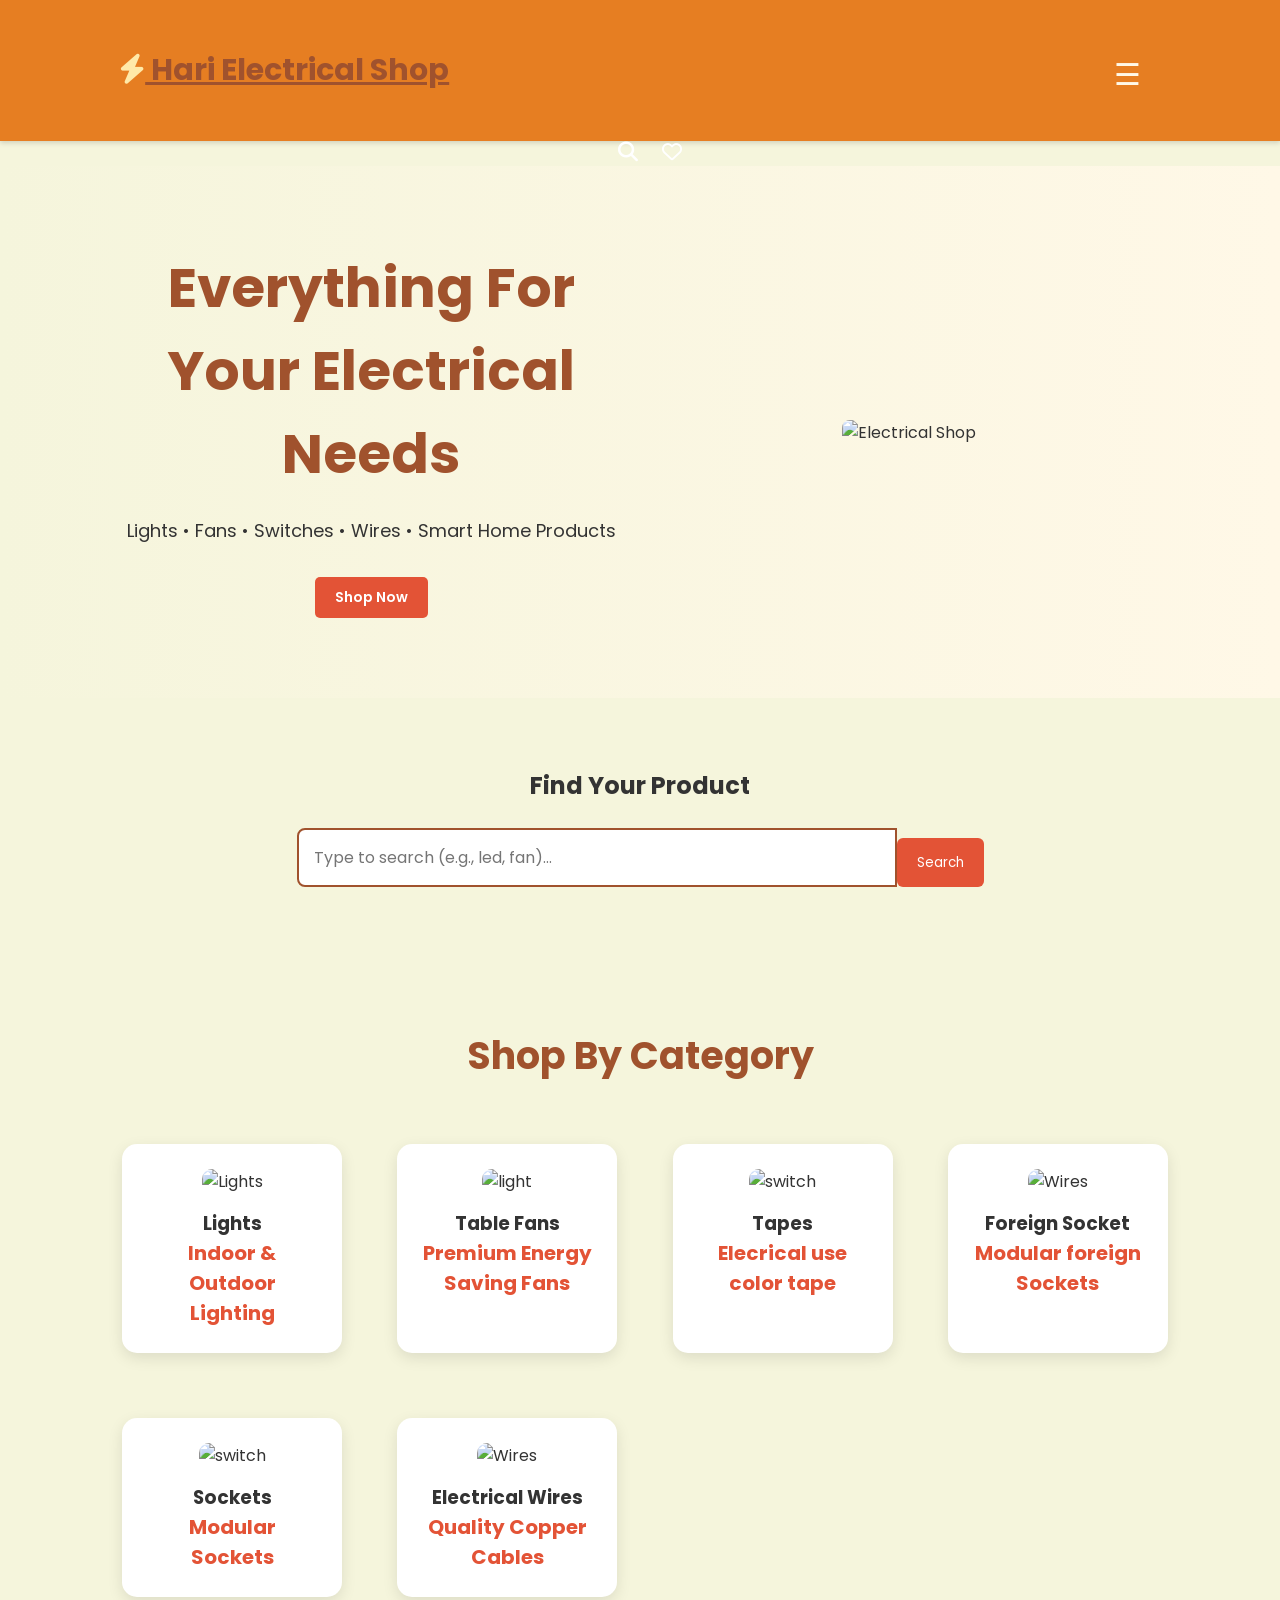
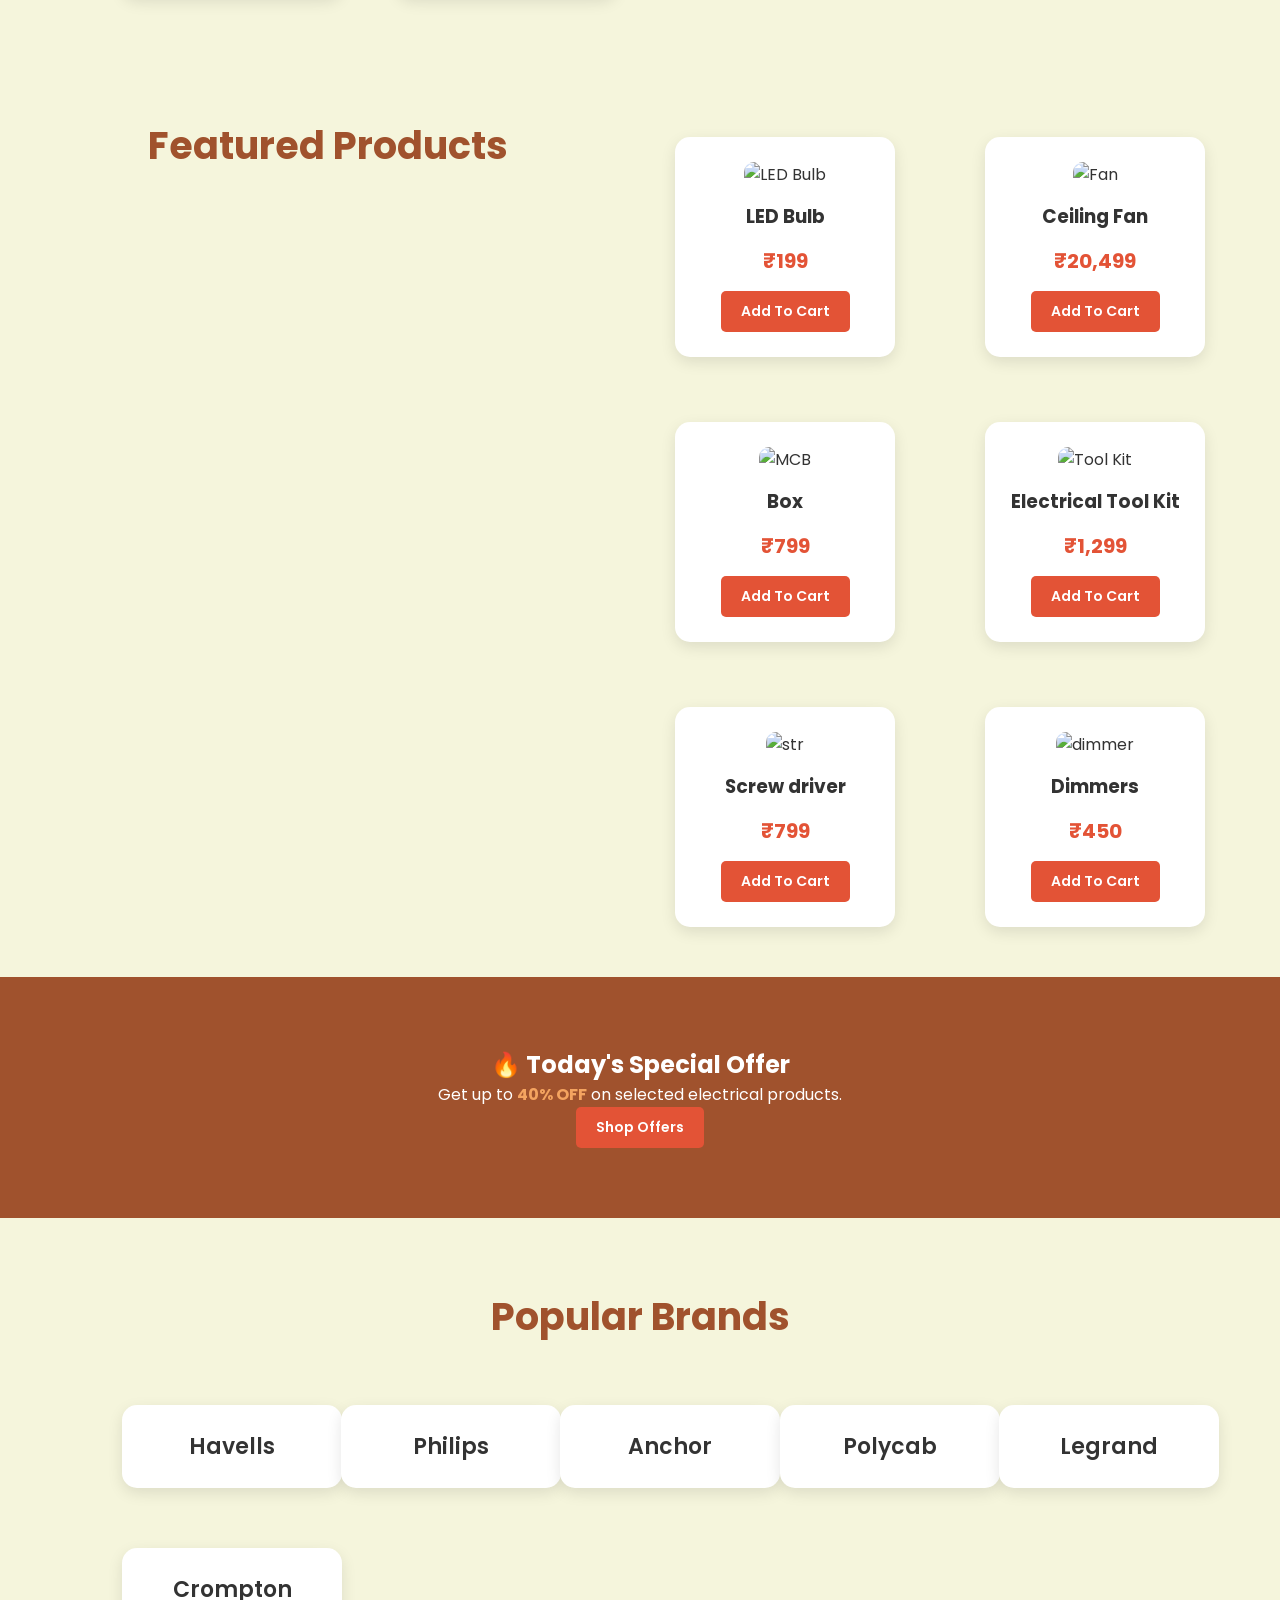
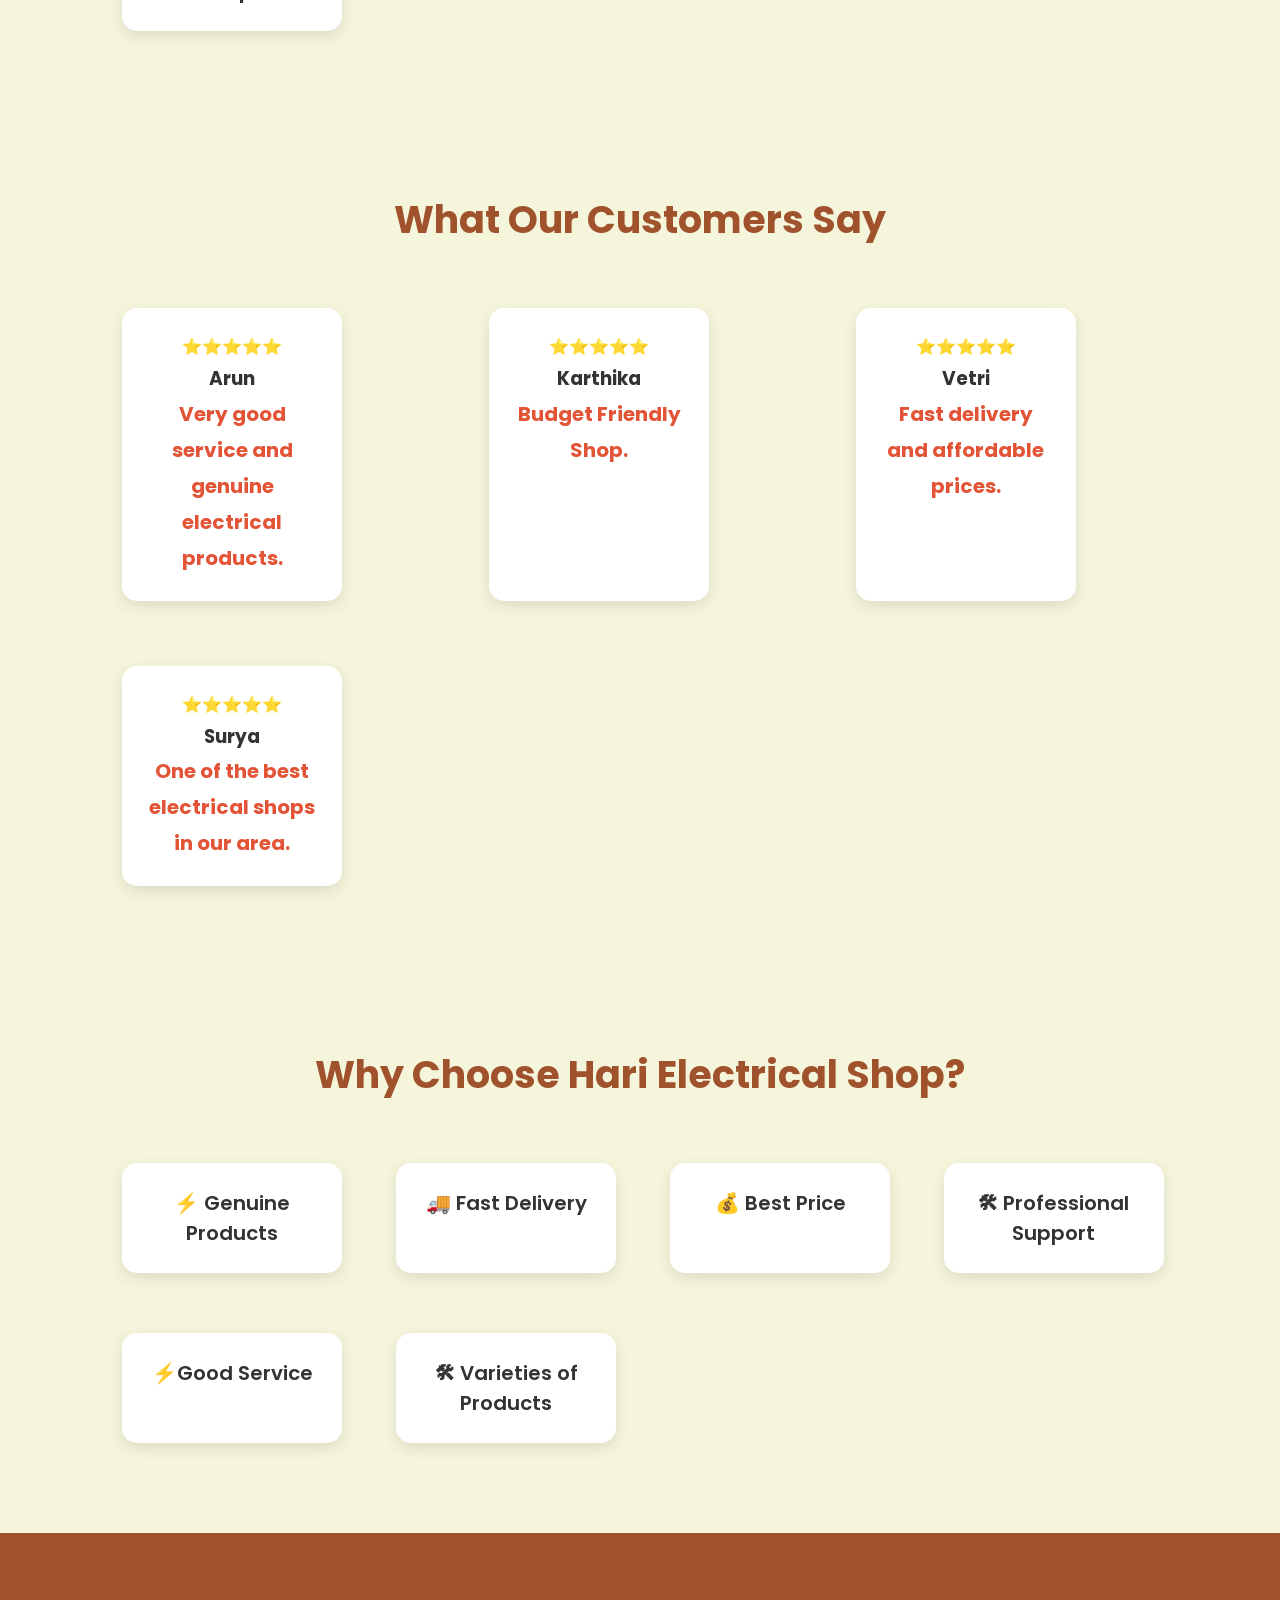
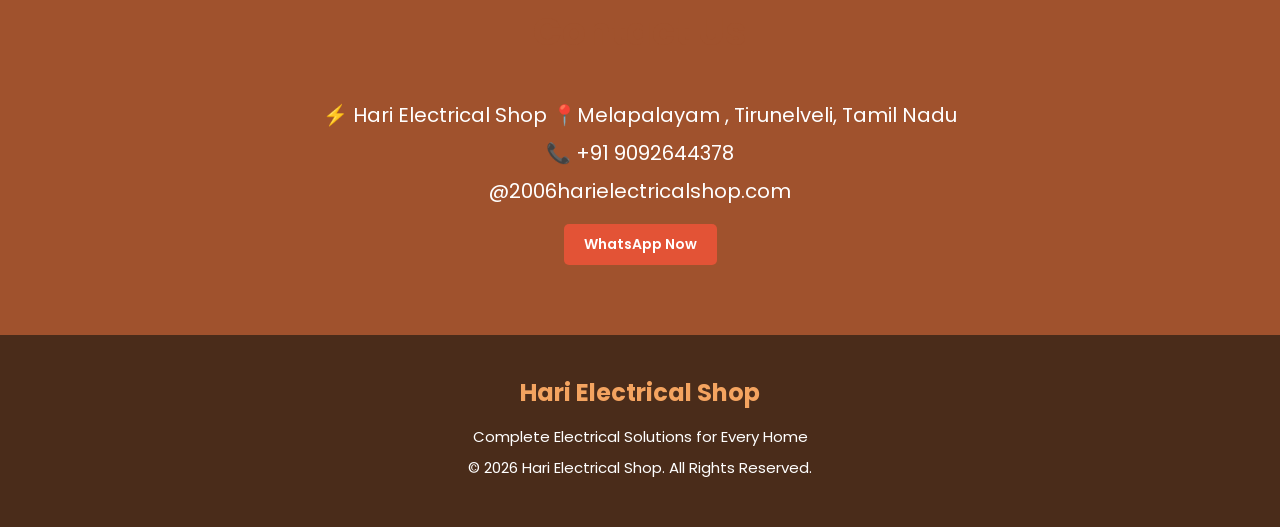
==== commit ace84476: "Add files via upload" ====
--- a/index.html
+++ b/index.html
@@ -21,7 +21,19 @@
 href="https://cdnjs.cloudflare.com/ajax/libs/font-awesome/6.6.0/css/all.min.css">
 
 </head>
-
+<script>
+function addToCart(name, price, image) {
+  let cart = JSON.parse(localStorage.getItem('cart')) || [];
+  const existing = cart.find(item => item.name === name);
+  if (existing) {
+    existing.qty += 1;
+  } else {
+    cart.push({ name, price, image, qty: 1 });
+  }
+  localStorage.setItem('cart', JSON.stringify(cart));
+  alert(name + " added to cart!");
+}
+</script>
 <body>
 
 <header>
@@ -29,11 +41,11 @@
 <nav>
 
 <div class="logo">
-
+<a class="navbar-brand" href="index.html">
 <i class="fa-solid fa-bolt"></i>
 
 Hari Electrical Shop
-
+</a>
 </div>
 <button class="menu-btn" onclick="toggleMenu()">
         ☰
@@ -41,25 +53,23 @@
 </header>
 
 <nav id="sideMenu" class="menu">
-<ul>
-
-<li><a href="index.html">Home</a></li>
-
-<li><a href="product.html">Products</a></li>
-
-
-
-<li><a href="offers.html">Offers</a></li>
-<li><a href="cart.html">Cart</a></li>
-
-<li><a href="contact.html">Contact</a></li>
+
+
+
+
+<li><a href="index.html">🏠 Home</a></li>
+
+<li><a href="product.html"> 🛒 Products</a></li>
+
+
+
+<li><a href="offers.html"> 🔥 Offers</a></li>
+<li><a href="cart.html"> ❤️❤️ Cart</a>
+
+<li><a href="contact.html"> 📞 Contact</a></li>
+
 </nav>
 
-
-
-
-</ul>
-
 <div class="icons">
 
 <i class="fa-solid fa-magnifying-glass"></i>
@@ -106,21 +116,22 @@
 </section>
 <!-- Search -->
 
-<section class="search-section">
-
-<h2>Find Your Product</h2>
-
-<div class="search-box">
-
-<input type="text" placeholder="Search Lights, Fans, Switches, Wires...">
-
-<button class="btn">
-Search
-</button>
-
-</div>
-
-</section>
+    <section class="search-section">
+        <h2>Find Your Product</h2>
+        <div class="search-box">
+            <!-- The input field where users type queries -->
+            <input type="text" id="search-input" placeholder="Type to search (e.g., led, fan)...">
+            <!-- Clicking this button triggers the search function -->
+            <button onclick="executeSearch()">Search</button>
+        </div>
+    </section>
+
+    
+
+    </div>
+
+
+
 
 
 <!-- Categories -->
@@ -509,7 +520,7 @@
 
 <p>
 
-✉ info@harielectricalshop.com
+@2006harielectricalshop.com
 
 </p>
 
@@ -528,7 +539,7 @@
 
 <h2>
 
-Hari Electrical Shop
+ Hari Electrical Shop
 
 </h2>
 
@@ -550,4 +561,4 @@
 
 </body>
 
-</html>
+</html>
--- a/style.css
+++ b/style.css
@@ -13,6 +13,7 @@
     --highlight:#F4A460;
     --text:#333333;
     --white:#FFFFFF;
+    
 }
 
 *{
@@ -22,29 +23,30 @@
     font-family:'Poppins',sans-serif;
 }
 
-html{
-    scroll-behavior:smooth;
-}
 
 body{
     background:var(--background);
     color:var(--text);
 }
-
-/* Header */
-
+ .navbar-brand, logo-text{
+    color: #A0522D;
+    font-weight: bold;
+    font-size: 30px;
+}
 header{
-    background:var(--primary);
-    position:sticky;
-    top:0;
-    z-index:1000;
-    box-shadow:0 4px 10px rgba(0,0,0,.15);
-}
+    background:#A0522D;
+    color:#D2691E;
+    padding: 15px 20px;
+    box-shadow:0 2px 5px rgba(0,0,0,.15);
+    background-color: #E67E22;
+    text-decoration: none !important;
+}
+
 .menu-btn{
     font-size:30px;
     background:none;
     border:none;
-    color:#D2691E;
+    color:#FFF8E7;
     cursor:pointer;
 }
 
@@ -71,6 +73,235 @@
     display:block;
 }
 
+
+body{
+font-family:Arial;
+background:#F5F5DC;
+text-align:center;
+
+}
+
+.product,.cart-card{
+
+width:250px;
+
+display:flex;
+flex-wrap: wrap;
+
+margin:20px;
+
+padding:15px;
+
+background:white;
+
+border-radius:8px;
+
+box-shadow:0 0 10px gray;
+
+}
+
+img{
+
+width:100%;
+
+height:auto;
+
+object-fit:cover;
+border-radius:8px;
+
+}
+
+button{
+
+padding:10px 18px;
+
+background:#A0522D;
+
+color:white;
+
+border:none;
+
+border-radius:6px;
+
+cursor:pointer;
+
+}
+
+button:hover{
+
+background:#E35336;
+
+}
+
+
+body{
+
+font-family:Arial;
+
+background:#f5f5dc;
+
+text-align:center;
+
+}
+
+.products{
+
+display:grid;
+
+justify-content:center;
+grid-template-columns: repeat(auto-fit,minmax(250px,1fr));
+gap:30px;
+
+flex-wrap:wrap;
+padding: 30px;
+}
+
+.card{
+
+width:220px;
+
+background:white;
+
+padding:15px;
+
+margin:20px;
+
+border-radius:10px;
+
+box-shadow:0 0 10px gray;
+
+}
+
+.card img{
+
+width:100%;
+
+height:auto;
+
+object-fit:cover;
+border-radius:8px;
+
+}
+
+button{
+
+background:#E35336;
+
+color:white;
+
+border:none;
+
+padding:10px 20px;
+
+border-radius:6px;
+
+cursor:pointer;
+
+margin-top:10px;
+
+}
+
+.qty{
+
+display:flex;
+
+justify-content:center;
+
+align-items:center;
+
+gap:15px;
+
+margin-top:10px;
+
+}
+
+.qty button{
+
+width:35px;
+
+height:35px;
+
+font-size:18px;
+
+}
+
+.cartBtn{
+
+margin-top:30px;
+
+}
+
+
+
+/* Cart Count */
+#cartCount{
+    background:red;
+    color:white;
+    border-radius:50%;
+    padding:2px 8px;
+    font-size:14px;
+}
+
+.cart-container{
+    display:flex;
+    justify-content:space-between;
+    padding:30px;
+    gap:20px;
+}
+
+#cartItems{
+    flex:3;
+}
+
+.cart-item{
+    display:flex;
+    align-items:center;
+    background:#fff;
+    padding:15px;
+    margin-bottom:15px;
+    border-radius:10px;
+    box-shadow:0 2px 10px rgba(0,0,0,.2);
+}
+
+.cart-item img{
+    width:120px;
+    height:120px;
+    object-fit:cover;
+    margin-right:20px;
+}
+
+.cart-details{
+    flex:1;
+}
+
+.quantity{
+    display:flex;
+    align-items:center;
+    gap:10px;
+    margin-top:10px;
+}
+
+.quantity button{
+    width:35px;
+    height:35px;
+    font-size:18px;
+}
+
+.cart-summary{
+    flex:1;
+    background:white;
+    padding:20px;
+    border-radius:10px;
+    height:220px;
+    box-shadow:0 2px 10px rgba(0,0,0,.2);
+}
+
+.checkout-btn{
+    width:100%;
+    margin-top:20px;
+    background:#fb641b;
+}
+
 /* Navigation */
 
 nav{
@@ -87,7 +318,8 @@
 }
 
 .logo i{
-    color:var(--highlight);
+    color:#FFE9A8;
+    text-decoration: none !important;
 }
 
 nav ul{
@@ -166,10 +398,11 @@
     background:var(--button);
     color:white;
     text-decoration:none;
-    padding:14px 30px;
-    border-radius:8px;
+    padding:10px 20px;
+    border-radius:5px;
     transition:.3s;
     font-weight:600;
+    font-size: 14px;
 }
 
 .btn:hover{
@@ -230,6 +463,7 @@
 .card{
     background:var(--card);
     border-radius:15px;
+    box-shadow: 0 5px 15px rgba(0,0,0,.2);
     padding:25px;
     text-align:center;
     box-shadow:0 5px 15px rgba(0,0,0,.1);
@@ -237,7 +471,7 @@
 }
 
 .card:hover{
-    transform:translateY(-8px);
+    transform:translateY(-5px);
 }
 
 .card img{
@@ -248,11 +482,16 @@
     margin-bottom:15px;
 }
 
-.card h3{
+.card h2{
     color:var(--primary);
-    margin-bottom:10px;
-}
-
+    margin-bottom:10px 0;
+}
+
+.card p{
+    color: #E35336;
+    font-size: 20px;
+    font-weight: bold;
+}
 /* ===========================
    Products
 =========================== */
@@ -289,7 +528,14 @@
     color:var(--highlight);
     font-weight:bold;
 }
-
+/* Cart Count */
+#cartCount{
+    background:red;
+    color:white;
+    border-radius:50%;
+    padding:2px 8px;
+    font-size:14px;
+}
 /* ===========================
    Brands
 =========================== */
@@ -344,12 +590,12 @@
 }
 
 .contact p{
-    margin:15px 0;
-    font-size:18px;
+    margin:8px 0;
+    font-size:20px;
 }
 
 .contact .btn{
-    margin-top:20px;
+    margin-top:10px;
 }
 
 /* ===========================
@@ -406,11 +652,19 @@
     transform:scale(1.05);
 }
 
+
+
 /* ===========================
    Mobile Responsive
 =========================== */
 
-@media(max-width:768px){
+@media(max-width:480px){
+.product-card{
+    width: 100%;
+}
+.product-card img{
+    max-height: 140px;
+}
 
 nav{
     flex-direction:column;
